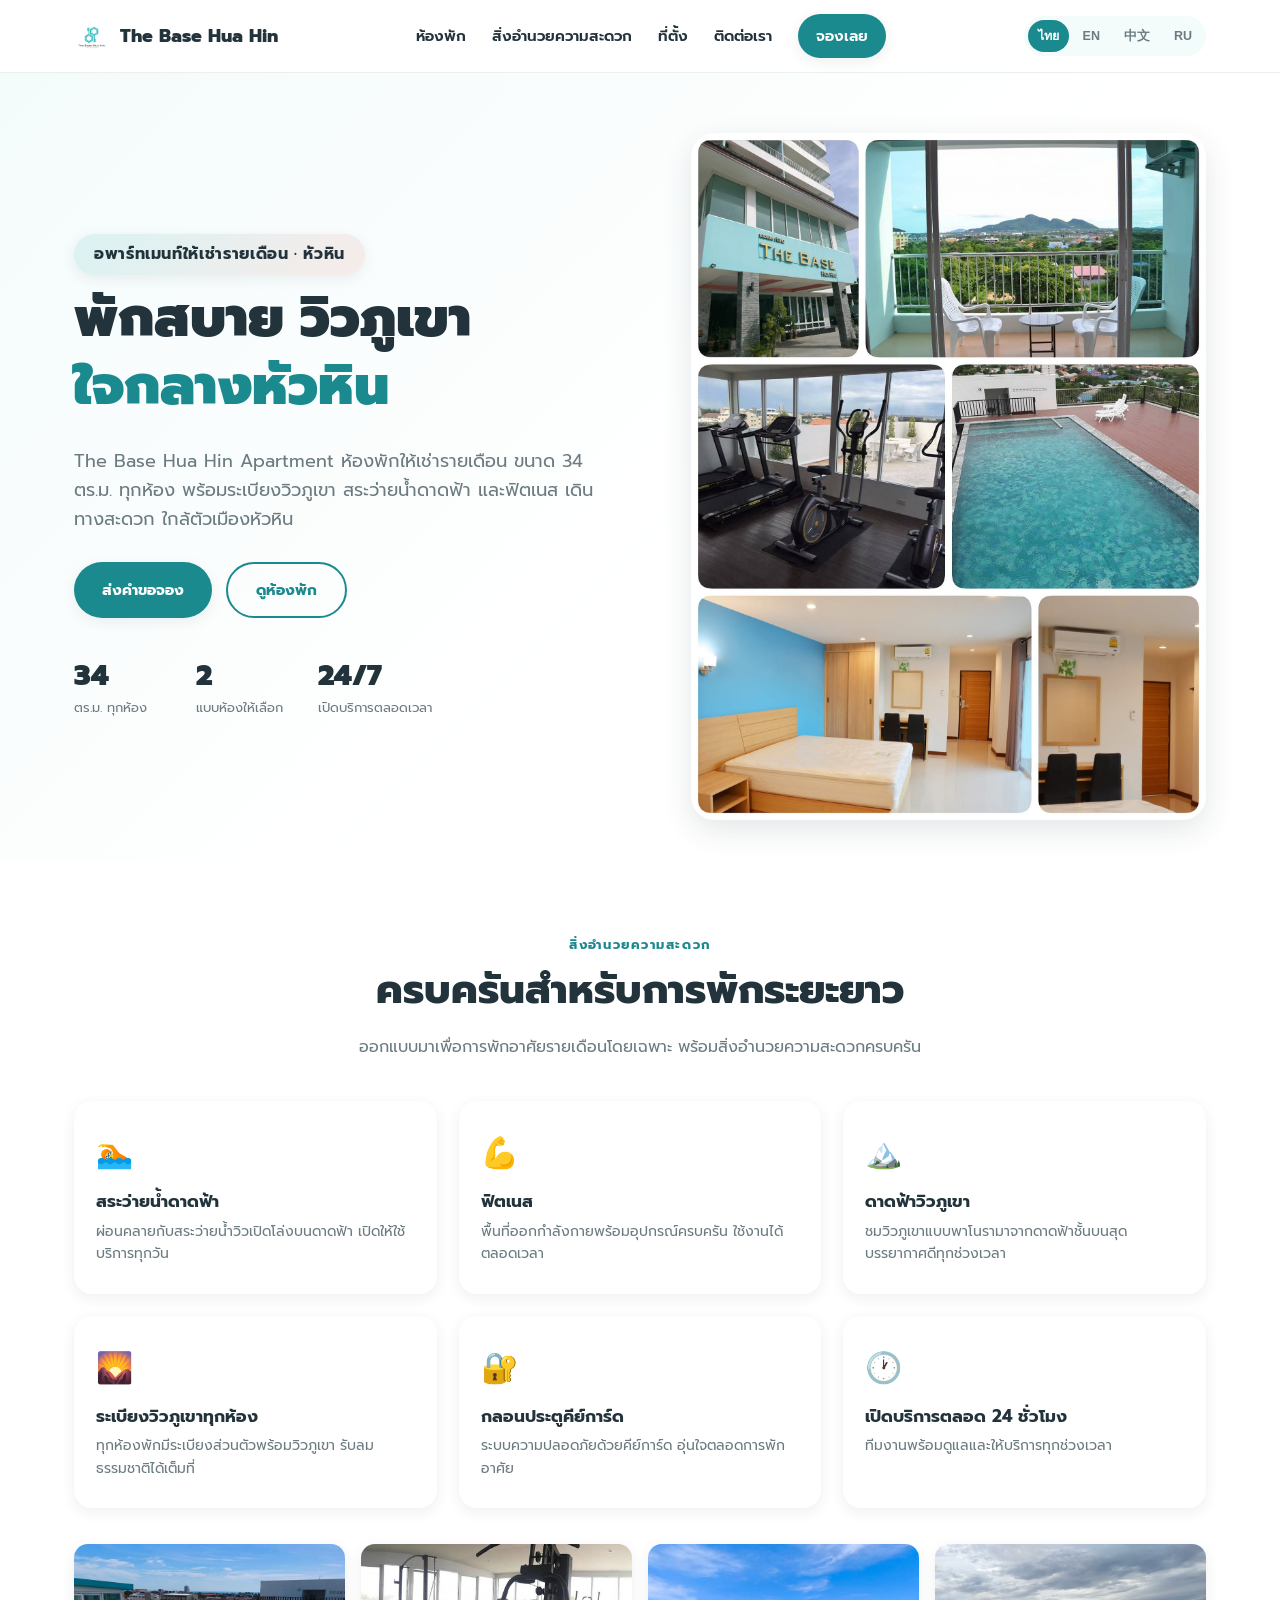
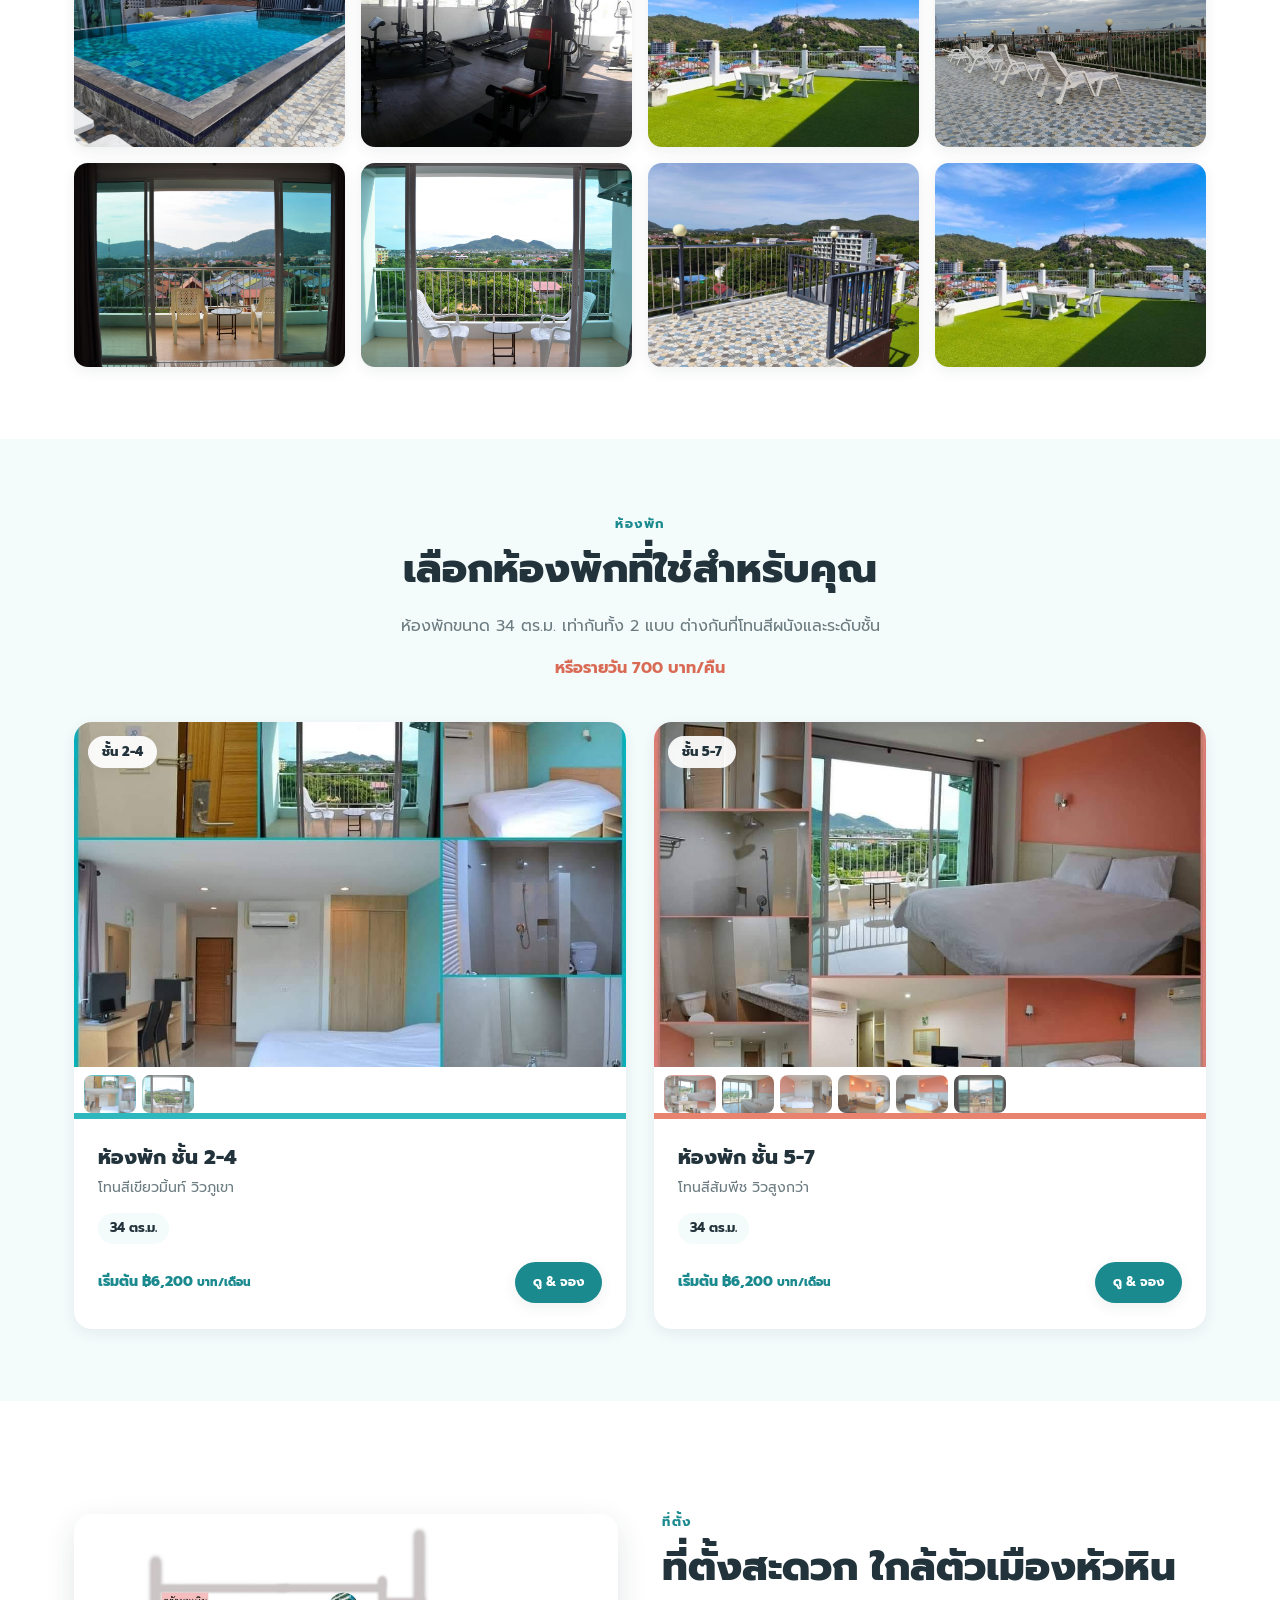
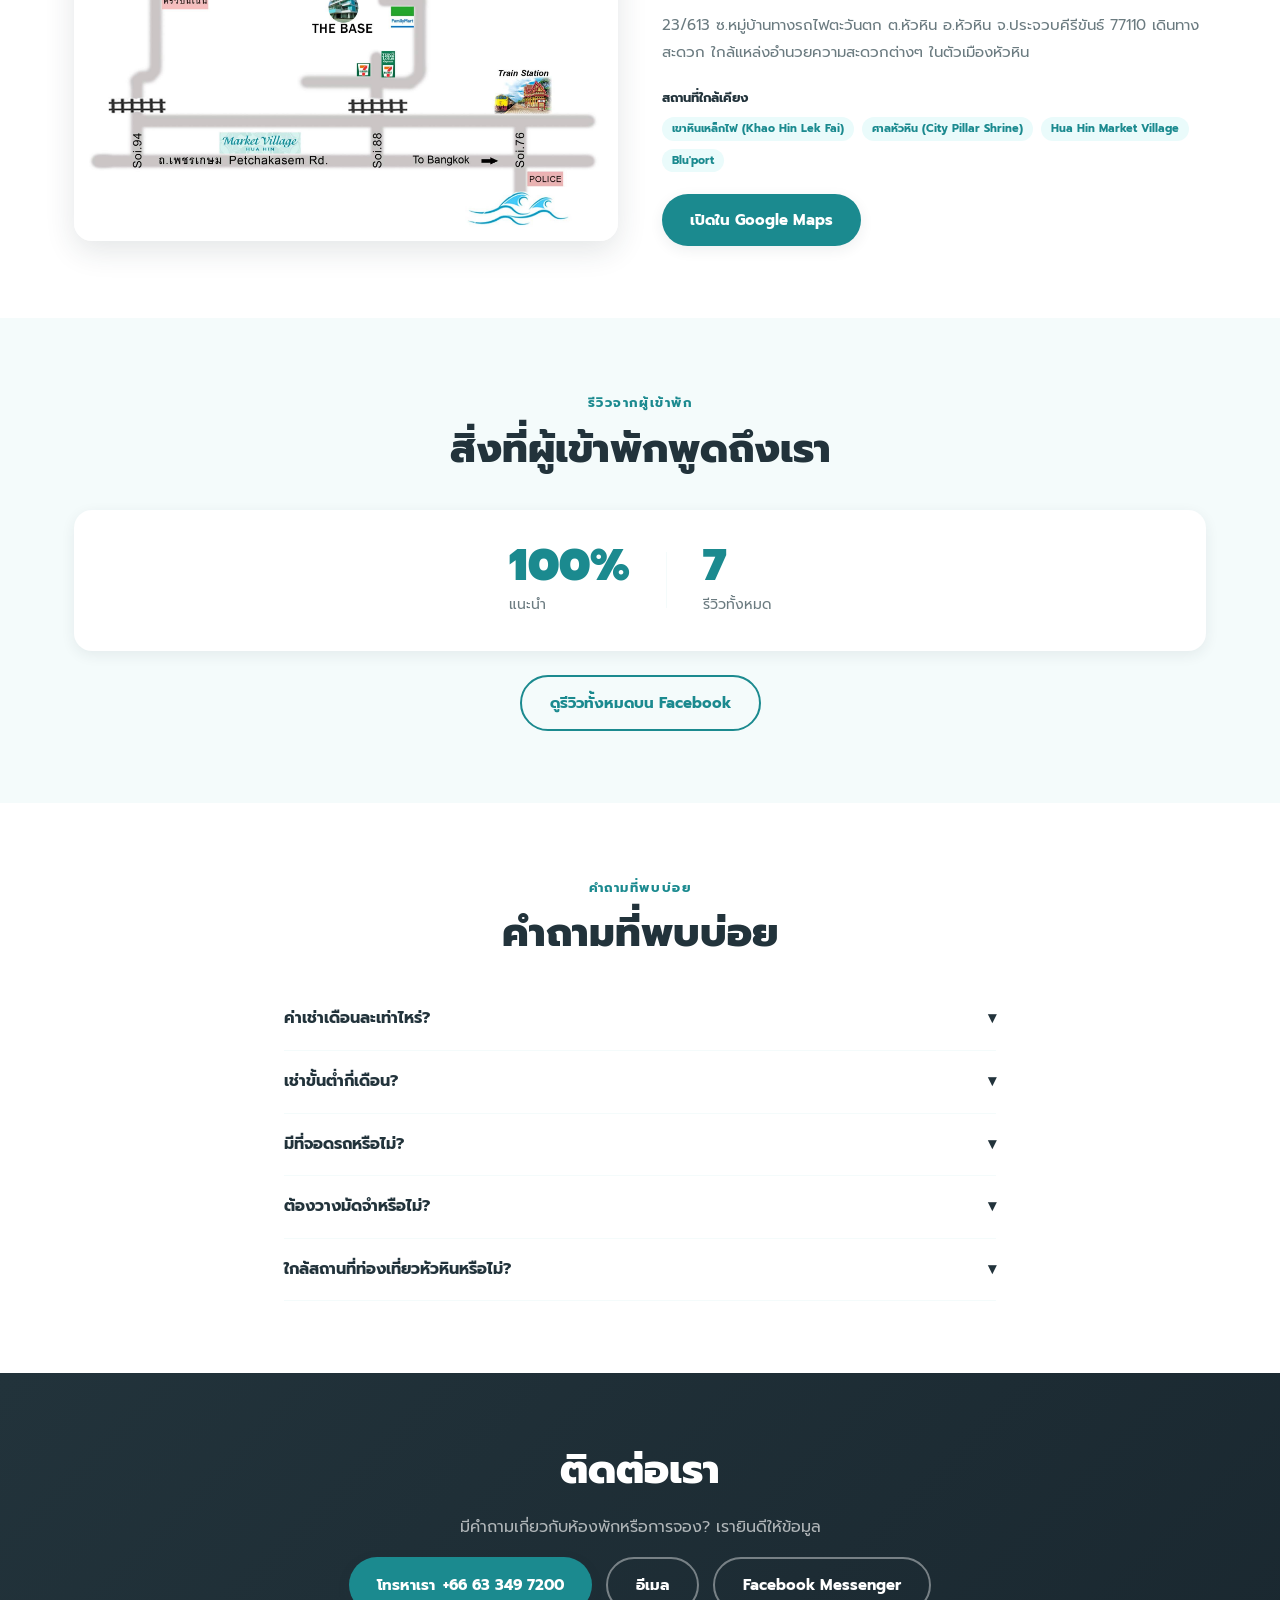
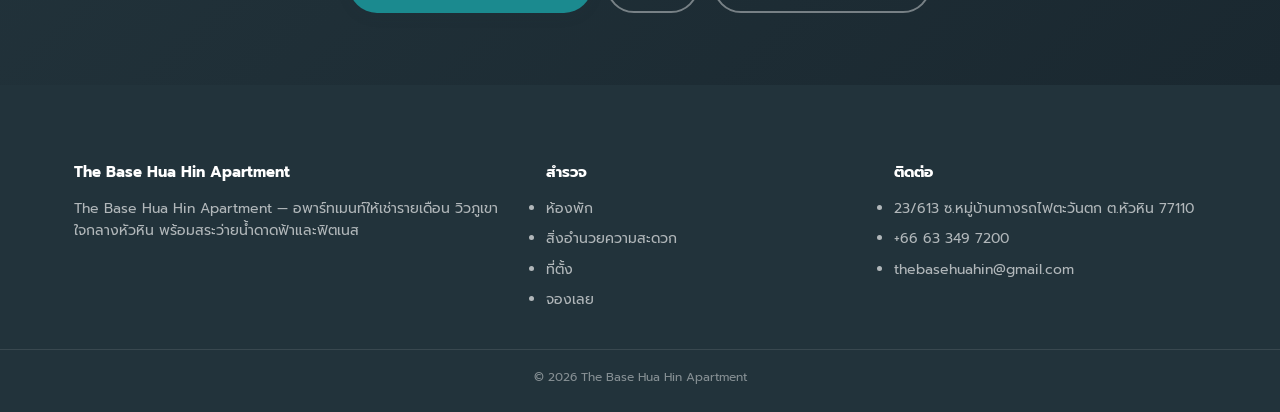
==== index.html @ 900fd4fb "Add real pricing, FAQ facts, and unused gallery photos Set monthly rent (6,200 THB, 3-month minimum," ====
<!DOCTYPE html>
<html lang="th">
<head>
<meta charset="UTF-8">
<meta name="viewport" content="width=device-width, initial-scale=1.0">
<title>The Base Hua Hin Apartment | อพาร์ทเมนท์ให้เช่ารายเดือน หัวหิน วิวภูเขา</title>
<meta name="description" content="The Base Hua Hin Apartment อพาร์ทเมนท์ให้เช่ารายเดือน ใจกลางหัวหิน ห้องพัก 34 ตร.ม. วิวภูเขาทุกห้อง สระว่ายน้ำดาดฟ้า ฟิตเนส เดินทางสะดวก">
<link rel="canonical" href="https://thebasehuahin.com/">

<meta property="og:type" content="website">
<meta property="og:title" content="The Base Hua Hin Apartment | อพาร์ทเมนท์ให้เช่ารายเดือน หัวหิน">
<meta property="og:description" content="ห้องพักรายเดือน 34 ตร.ม. วิวภูเขาทุกห้อง สระว่ายน้ำดาดฟ้า ฟิตเนส ใจกลางหัวหิน">
<meta property="og:image" content="https://thebasehuahin.com/Images/thebase.jpg">
<meta property="og:url" content="https://thebasehuahin.com/">
<meta name="twitter:card" content="summary_large_image">

<link rel="icon" href="/favicon.png" type="image/png">
<link rel="stylesheet" href="css/style.css">

<script type="application/ld+json">
{
  "@context": "https://schema.org",
  "@type": "ApartmentComplex",
  "name": "The Base Hua Hin Apartment",
  "image": "https://thebasehuahin.com/Images/thebase.jpg",
  "telephone": "+66633497200",
  "email": "thebasehuahin@gmail.com",
  "address": {
    "@type": "PostalAddress",
    "streetAddress": "23/613 ซ.หมู่บ้านทางรถไฟตะวันตก",
    "addressLocality": "หัวหิน",
    "addressRegion": "ประจวบคีรีขันธ์",
    "postalCode": "77110",
    "addressCountry": "TH"
  },
  "priceRange": "฿฿฿฿",
  "sameAs": ["https://www.facebook.com/p/The-Base-Hua-Hin-Apartment-100047218616189/"]
}
</script>
</head>
<body>

<header class="site-header">
  <div class="header-inner">
    <a class="brand" href="/">
      <img src="Images/thebase_logo.jpg" alt="The Base Hua Hin Apartment logo">
      <span>The Base Hua Hin</span>
    </a>
    <nav class="main-nav">
      <a href="#rooms" data-i18n="nav_rooms">ห้องพัก</a>
      <a href="#amenities" data-i18n="nav_amenities">สิ่งอำนวยความสะดวก</a>
      <a href="#location" data-i18n="nav_location">ที่ตั้ง</a>
      <a href="#contact" data-i18n="nav_contact">ติดต่อเรา</a>
      <a class="btn btn-primary btn-sm" href="reserve.html" data-i18n="nav_reserve">จองเลย</a>
    </nav>
    <div class="lang-switch"></div>
  </div>
</header>

<section class="hero">
  <div class="container hero-inner">
    <div class="hero-copy">
      <span class="eyebrow eyebrow-badge" data-i18n="hero_badge">อพาร์ทเมนท์ให้เช่ารายเดือน · หัวหิน</span>
      <h1><span data-i18n="hero_title_pre">พักสบาย วิวภูเขา</span><br><em data-i18n="hero_title_em">ใจกลางหัวหิน</em></h1>
      <p class="lead" data-i18n="hero_lead">The Base Hua Hin Apartment ห้องพักให้เช่ารายเดือน ขนาด 34 ตร.ม. ทุกห้อง พร้อมระเบียงวิวภูเขา สระว่ายน้ำดาดฟ้า และฟิตเนส เดินทางสะดวก ใกล้ตัวเมืองหัวหิน</p>
      <div class="hero-cta">
        <a class="btn btn-primary" href="reserve.html" data-i18n="hero_cta_reserve">ส่งคำขอจอง</a>
        <a class="btn btn-outline" href="#rooms" data-i18n="hero_cta_rooms">ดูห้องพัก</a>
      </div>
      <div class="stat-row">
        <div class="stat"><div class="num">34</div><div class="label" data-i18n="stat_sqm">ตร.ม. ทุกห้อง</div></div>
        <div class="stat"><div class="num">2</div><div class="label" data-i18n="stat_roomtypes">แบบห้องให้เลือก</div></div>
        <div class="stat"><div class="num">24/7</div><div class="label" data-i18n="stat_open">เปิดบริการตลอดเวลา</div></div>
      </div>
    </div>
    <div class="hero-img-wrap">
      <img src="Images/thebase.jpg" alt="The Base Hua Hin Apartment building">
    </div>
  </div>
</section>

<section id="amenities">
  <div class="container">
    <div class="center" style="max-width:640px;">
      <span class="eyebrow" data-i18n="amenities_eyebrow">สิ่งอำนวยความสะดวก</span>
      <h2 class="section-title" data-i18n="amenities_title">ครบครันสำหรับการพักระยะยาว</h2>
      <p class="section-sub center" data-i18n="amenities_sub">ออกแบบมาเพื่อการพักอาศัยรายเดือนโดยเฉพาะ พร้อมสิ่งอำนวยความสะดวกครบครัน</p>
    </div>
    <div class="features-grid">
      <div class="feature-card"><div class="icon">🏊</div><h4 data-i18n="amen1_h">สระว่ายน้ำดาดฟ้า</h4><p data-i18n="amen1_p">ผ่อนคลายกับสระว่ายน้ำวิวเปิดโล่งบนดาดฟ้า เปิดให้ใช้บริการทุกวัน</p></div>
      <div class="feature-card"><div class="icon">💪</div><h4 data-i18n="amen2_h">ฟิตเนส</h4><p data-i18n="amen2_p">พื้นที่ออกกำลังกายพร้อมอุปกรณ์ครบครัน ใช้งานได้ตลอดเวลา</p></div>
      <div class="feature-card"><div class="icon">🏔️</div><h4 data-i18n="amen3_h">ดาดฟ้าวิวภูเขา</h4><p data-i18n="amen3_p">ชมวิวภูเขาแบบพาโนรามาจากดาดฟ้าชั้นบนสุด บรรยากาศดีทุกช่วงเวลา</p></div>
      <div class="feature-card"><div class="icon">🌄</div><h4 data-i18n="amen4_h">ระเบียงวิวภูเขาทุกห้อง</h4><p data-i18n="amen4_p">ทุกห้องพักมีระเบียงส่วนตัวพร้อมวิวภูเขา รับลมธรรมชาติได้เต็มที่</p></div>
      <div class="feature-card"><div class="icon">🔐</div><h4 data-i18n="amen5_h">กลอนประตูคีย์การ์ด</h4><p data-i18n="amen5_p">ระบบความปลอดภัยด้วยคีย์การ์ด อุ่นใจตลอดการพักอาศัย</p></div>
      <div class="feature-card"><div class="icon">🕐</div><h4 data-i18n="amen6_h">เปิดบริการตลอด 24 ชั่วโมง</h4><p data-i18n="amen6_p">ทีมงานพร้อมดูแลและให้บริการทุกช่วงเวลา</p></div>
    </div>
    <div class="gallery-strip">
      <img src="Images/swimmingpool.jpg" alt="Rooftop pool">
      <img src="Images/fitness.jpg" alt="Fitness area">
      <img src="Images/วิวดาดฟ้า.jpg" alt="Rooftop deck mountain view">
      <img src="Images/เก้าอี้ดาดฟ้า.jpg" alt="Rooftop lounge chairs">
      <img src="Images/วิวห้องพัก.jpg" alt="Room balcony mountain view">
      <img src="Images/วิวห้องพัก1.jpg" alt="Room balcony mountain view 2">
      <img src="Images/ดาดฟ้า.jpg" alt="Rooftop deck">
      <img src="Images/view.jpg" alt="Mountain view">
    </div>
  </div>
</section>

<section id="rooms" style="background:var(--bg-2);">
  <div class="container">
    <div class="center" style="max-width:640px;">
      <span class="eyebrow" data-i18n="rooms_eyebrow">ห้องพัก</span>
      <h2 class="section-title" data-i18n="rooms_title">เลือกห้องพักที่ใช่สำหรับคุณ</h2>
      <p class="section-sub center" data-i18n="rooms_sub">ห้องพักขนาด 34 ตร.ม. เท่ากันทั้ง 2 แบบ ต่างกันที่โทนสีผนังและระดับชั้น</p>
      <p class="section-sub center" style="margin-top:6px;font-weight:700;color:var(--coral-dark);" data-i18n="price_daily_note">หรือรายวัน 700 บาท/คืน</p>
    </div>
    <div class="room-grid" id="room-grid"></div>
  </div>
</section>

<section id="location">
  <div class="container">
    <div class="location-grid">
      <img src="Images/map.jpg" alt="แผนที่ The Base Hua Hin Apartment">
      <div class="location-info">
        <span class="eyebrow" data-i18n="location_eyebrow">ที่ตั้ง</span>
        <h2 class="section-title" data-i18n="location_title">ที่ตั้งสะดวก ใกล้ตัวเมืองหัวหิน</h2>
        <p data-i18n="location_p">23/613 ซ.หมู่บ้านทางรถไฟตะวันตก ต.หัวหิน อ.หัวหิน จ.ประจวบคีรีขันธ์ 77110 เดินทางสะดวก ใกล้แหล่งอำนวยความสะดวกต่างๆ ในตัวเมืองหัวหิน</p>
        <div style="margin-bottom:22px;">
          <div style="font-size:13px;font-weight:700;color:var(--ink);margin-bottom:8px;" data-i18n="location_nearby_label">สถานที่ใกล้เคียง</div>
          <div style="display:flex;flex-wrap:wrap;gap:8px;">
            <span class="pill">เขาหินเหล็กไฟ (Khao Hin Lek Fai)</span>
            <span class="pill">ศาลหัวหิน (City Pillar Shrine)</span>
            <span class="pill">Hua Hin Market Village</span>
            <span class="pill">Blu'port</span>
          </div>
        </div>
        <a class="btn btn-primary" target="_blank" rel="noopener" href="https://www.google.com/maps/search/?api=1&query=The+Base+Hua+Hin+Apartment" data-i18n="location_btn_map">เปิดใน Google Maps</a>
      </div>
    </div>
  </div>
</section>

<section id="reviews" style="background:var(--bg-2);">
  <div class="container">
    <div class="center" style="max-width:640px;">
      <span class="eyebrow" data-i18n="review_eyebrow">รีวิวจากผู้เข้าพัก</span>
      <h2 class="section-title" data-i18n="review_title">สิ่งที่ผู้เข้าพักพูดถึงเรา</h2>
    </div>
    <div class="review-stat">
      <div>
        <div class="big-num">100%</div>
        <div class="big-label" data-i18n="review_percent_label">แนะนำ</div>
      </div>
      <div class="divider"></div>
      <div>
        <div class="big-num">7</div>
        <div class="big-label" data-i18n="review_count_label">รีวิวทั้งหมด</div>
      </div>
    </div>
    <div class="center" style="margin-top:24px;">
      <a class="btn btn-outline" target="_blank" rel="noopener" href="https://www.facebook.com/p/The-Base-Hua-Hin-Apartment-100047218616189/reviews" data-i18n="review_cta">ดูรีวิวทั้งหมดบน Facebook</a>
    </div>
  </div>
</section>

<section id="faq">
  <div class="container" style="max-width:760px;">
    <div class="center">
      <span class="eyebrow" data-i18n="faq_eyebrow">คำถามที่พบบ่อย</span>
      <h2 class="section-title" data-i18n="faq_title">คำถามที่พบบ่อย</h2>
    </div>
    <div class="faq-list" style="margin-top:30px;">
      <div class="faq-item" onclick="this.classList.toggle('open')">
        <div class="faq-q"><span data-i18n="faq1_q">ค่าเช่าเดือนละเท่าไหร่?</span><span class="chev">▾</span></div>
        <div class="faq-a" data-i18n="faq1_a">อัตราค่าเช่าขึ้นอยู่กับแบบห้องและระยะเวลาเช่า กรุณาติดต่อสอบถามเจ้าหน้าที่โดยตรงผ่านฟอร์มจองหรือช่องทางติดต่อด้านล่าง</div>
      </div>
      <div class="faq-item" onclick="this.classList.toggle('open')">
        <div class="faq-q"><span data-i18n="faq2_q">เช่าขั้นต่ำกี่เดือน?</span><span class="chev">▾</span></div>
        <div class="faq-a" data-i18n="faq2_a">เรารับเช่ารายเดือน ตั้งแต่ 1 เดือนขึ้นไป ยิ่งเช่าระยะยาวยิ่งมีส่วนลดพิเศษ กรุณาระบุระยะเวลาที่ต้องการในฟอร์มจอง</div>
      </div>
      <div class="faq-item" onclick="this.classList.toggle('open')">
        <div class="faq-q"><span data-i18n="faq3_q">มีที่จอดรถหรือไม่?</span><span class="chev">▾</span></div>
        <div class="faq-a" data-i18n="faq3_a">มีพื้นที่จอดรถสำหรับผู้เข้าพัก กรุณาสอบถามรายละเอียดเพิ่มเติมกับเจ้าหน้าที่</div>
      </div>
      <div class="faq-item" onclick="this.classList.toggle('open')">
        <div class="faq-q"><span data-i18n="faq4_q">ต้องวางมัดจำหรือไม่?</span><span class="chev">▾</span></div>
        <div class="faq-a" data-i18n="faq4_a">โดยทั่วไปมีการวางมัดจำตามมาตรฐานการเช่ารายเดือน เจ้าหน้าที่จะแจ้งรายละเอียดหลังได้รับคำขอจองของคุณ</div>
      </div>
      <div class="faq-item" onclick="this.classList.toggle('open')">
        <div class="faq-q"><span data-i18n="faq5_q">ใกล้สถานที่ท่องเที่ยวหัวหินหรือไม่?</span><span class="chev">▾</span></div>
        <div class="faq-a" data-i18n="faq5_a">ที่พักตั้งอยู่ใกล้ตัวเมืองหัวหิน เดินทางสะดวกไปยังชายหาด ตลาด และแหล่งท่องเที่ยวสำคัญต่างๆ</div>
      </div>
    </div>
  </div>
</section>

<section id="contact" class="contact-section">
  <div class="container center" style="max-width:640px;">
    <h2 class="section-title" data-i18n="contact_title">ติดต่อเรา</h2>
    <p class="section-sub center" data-i18n="contact_sub">มีคำถามเกี่ยวกับห้องพักหรือการจอง? เรายินดีให้ข้อมูล</p>
    <div class="contact-grid">
      <a class="btn btn-primary" href="tel:+66633497200"><span data-i18n="contact_call">โทรหาเรา</span> +66 63 349 7200</a>
      <a class="btn btn-outline" style="color:#fff;border-color:rgba(255,255,255,.4);" href="mailto:thebasehuahin@gmail.com"><span data-i18n="contact_email">อีเมล</span></a>
      <a class="btn btn-outline" style="color:#fff;border-color:rgba(255,255,255,.4);" target="_blank" rel="noopener" href="https://www.facebook.com/p/The-Base-Hua-Hin-Apartment-100047218616189/" data-i18n="contact_fb">Facebook Messenger</a>
    </div>
  </div>
</section>

<footer class="site-footer">
  <div class="container footer-grid">
    <div>
      <h5>The Base Hua Hin Apartment</h5>
      <p data-i18n="footer_about">The Base Hua Hin Apartment — อพาร์ทเมนท์ให้เช่ารายเดือน วิวภูเขา ใจกลางหัวหิน พร้อมสระว่ายน้ำดาดฟ้าและฟิตเนส</p>
    </div>
    <div>
      <h5 data-i18n="footer_explore">สำรวจ</h5>
      <ul class="foot-links">
        <li><a href="#rooms" data-i18n="nav_rooms">ห้องพัก</a></li>
        <li><a href="#amenities" data-i18n="nav_amenities">สิ่งอำนวยความสะดวก</a></li>
        <li><a href="#location" data-i18n="nav_location">ที่ตั้ง</a></li>
        <li><a href="reserve.html" data-i18n="nav_reserve">จองเลย</a></li>
      </ul>
    </div>
    <div>
      <h5 data-i18n="footer_contact_h">ติดต่อ</h5>
      <ul class="foot-links">
        <li>23/613 ซ.หมู่บ้านทางรถไฟตะวันตก ต.หัวหิน 77110</li>
        <li><a href="tel:+66633497200">+66 63 349 7200</a></li>
        <li><a href="mailto:thebasehuahin@gmail.com">thebasehuahin@gmail.com</a></li>
      </ul>
    </div>
  </div>
  <div class="foot-bottom" data-i18n="footer_rights">© 2026 The Base Hua Hin Apartment</div>
</footer>

<script src="js/rooms.js"></script>
<script src="js/i18n.js"></script>
<script>
function priceHTML(r){
  if(!r.price) return `<span class="price-pill contact">${t("price_contact")}</span>`;
  return `<span class="price-pill">${t("price_from")} ฿${r.price.toLocaleString()} <small>${t("price_month_unit")}</small></span>`;
}

function renderRooms(){
  const grid = document.getElementById("room-grid");
  if(!grid) return;
  grid.innerHTML = ROOMS.map(r => `
    <div class="room-card accent-${r.accent}">
      <div class="thumb">
        <img src="${r.images[0]}" alt="${r.name[currentLang] || r.name.th}">
        <span class="floor-badge">${t("room_floor_label")} ${r.floors}</span>
      </div>
      ${r.images.length > 1 ? `
      <div class="thumb-strip">
        ${r.images.map(img => `<img src="${img}" onclick="this.closest('.room-card').querySelector('.thumb img').src='${img}'" alt="">`).join("")}
      </div>` : ""}
      <div class="accent-bar"></div>
      <div class="rc-body">
        <div class="rc-name">${r.name[currentLang] || r.name.th}</div>
        <div class="rc-tag">${r.tag[currentLang] || r.tag.th}</div>
        <div class="rc-meta"><span>${r.sqm} ${t("room_sqm_label")}</span></div>
        <div class="rc-bottom">
          ${priceHTML(r)}
          <a class="btn btn-primary btn-sm" href="reserve.html?room=${r.id}">${t("room_view_btn")}</a>
        </div>
      </div>
    </div>
  `).join("");
}
renderRooms();
</script>
</body>
</html>
---- css/style.css ----
/* ===== The Base Hua Hin Apartment ===== */
@import url('https://fonts.googleapis.com/css2?family=Prompt:wght@300;400;500;600;700;800;900&family=Inter:wght@300;400;500;600;700;800;900&display=swap');

:root{
  --teal:#2eb8bd;
  --teal-dark:#1b8a8f;
  --teal-light:#eafbfb;
  --coral:#e8836f;
  --coral-dark:#d96a54;
  --coral-light:#fdf1ee;
  --ink:#22333b;
  --muted:#6b7b80;
  --bg:#ffffff;
  --bg-2:#f4fbfb;
  --white:#ffffff;
  --radius:18px;
  --shadow:0 10px 30px rgba(34,51,59,.12);
  --shadow-sm:0 4px 14px rgba(34,51,59,.08);
}

*{box-sizing:border-box;}
html{scroll-behavior:smooth;}
body{
  margin:0;
  font-family:"Prompt","Inter","Noto Sans SC","Noto Sans",-apple-system,BlinkMacSystemFont,"Segoe UI",Roboto,sans-serif;
  color:var(--ink);
  background:var(--bg);
  line-height:1.6;
}
img{max-width:100%;display:block;}
a{text-decoration:none;color:inherit;}
ul{margin:0;padding:0;}
.container{max-width:1180px;margin:0 auto;padding:0 24px;}
section{padding:72px 0;}
h1,h2,h3,h4{margin:0 0 .5em;line-height:1.25;}
.eyebrow{
  display:inline-block;
  font-size:13px;
  letter-spacing:.12em;
  text-transform:uppercase;
  color:var(--teal-dark);
  font-weight:700;
  margin-bottom:10px;
}
.section-title{font-size:clamp(26px,3.6vw,40px);font-weight:800;color:var(--ink);}
.eyebrow-badge{
  font-size:16px;
  letter-spacing:.04em;
  text-transform:none;
  background:linear-gradient(135deg,rgba(46,184,189,0.14),rgba(232,131,111,0.14));
  color:var(--ink);
  padding:8px 20px;
  border-radius:999px;
  box-shadow:var(--shadow-sm);
}
.section-sub{color:var(--muted);max-width:680px;font-size:16px;}
.center{text-align:center;margin-left:auto;margin-right:auto;}

/* ===== Header ===== */
header.site-header{
  position:sticky;top:0;z-index:100;
  background:rgba(255,255,255,0.92);
  backdrop-filter:blur(10px);
  border-bottom:1px solid rgba(34,51,59,0.08);
}
.header-inner{
  display:flex;align-items:center;justify-content:space-between;
  padding:14px 24px;max-width:1180px;margin:0 auto;
}
.brand{display:flex;align-items:center;gap:10px;font-weight:800;font-size:18px;color:var(--ink);}
.brand img{width:36px;height:36px;border-radius:50%;object-fit:cover;background:#fff;}
nav.main-nav{display:flex;align-items:center;gap:26px;}
nav.main-nav a{font-weight:600;font-size:15px;color:var(--ink);}
nav.main-nav a:hover{color:var(--teal-dark);}
nav.main-nav a.btn-primary{color:#fff;}
nav.main-nav a.btn-primary:hover{color:#fff;}
.lang-switch{display:flex;gap:4px;background:var(--bg-2);border-radius:999px;padding:4px;flex-wrap:wrap;}
.lang-switch button{
  border:none;background:transparent;padding:6px 10px;border-radius:999px;
  font-size:12.5px;font-weight:700;cursor:pointer;color:var(--muted);
}
.lang-switch button.active{background:var(--teal-dark);color:#fff;}
.nav-toggle{display:none;background:none;border:none;font-size:24px;cursor:pointer;color:var(--ink);}

/* ===== Buttons ===== */
.btn{
  display:inline-flex;align-items:center;gap:8px;justify-content:center;
  padding:14px 28px;border-radius:999px;font-weight:700;font-size:15px;
  cursor:pointer;border:none;transition:transform .15s ease,box-shadow .15s ease;
}
.btn:hover{transform:translateY(-2px);}
.btn-primary{background:var(--teal-dark);color:#fff;box-shadow:var(--shadow-sm);}
.btn-primary:hover{box-shadow:var(--shadow);}
.btn-outline{background:transparent;border:2px solid var(--teal-dark);color:var(--teal-dark);}
.btn-coral{background:var(--coral);color:#fff;}
.btn-line{background:#06c755;color:#fff;}
.btn-sm{padding:10px 18px;font-size:13px;}

/* ===== Hero ===== */
.hero{
  position:relative;overflow:hidden;
  background:linear-gradient(135deg,var(--bg-2) 0%, var(--bg) 55%);
  padding:60px 0 40px;
}
.hero-inner{display:grid;grid-template-columns:1.05fr .95fr;gap:48px;align-items:center;}
.hero-badges{display:flex;flex-wrap:wrap;gap:10px;margin-bottom:18px;}
.badge-award{
  display:inline-flex;align-items:center;gap:8px;background:#fff;border-radius:999px;
  padding:8px 16px;font-size:13px;font-weight:700;box-shadow:var(--shadow-sm);color:var(--ink);
}
.hero h1{font-size:clamp(34px,5vw,54px);font-weight:900;color:var(--ink);}
.hero h1 em{font-style:normal;color:var(--teal-dark);}
.hero p.lead{font-size:18px;color:var(--muted);max-width:520px;margin-bottom:28px;}
.hero-cta{display:flex;gap:14px;flex-wrap:wrap;margin-bottom:36px;}
.stat-row{display:flex;gap:32px;flex-wrap:wrap;}
.stat-row .stat{min-width:90px;}
.stat .num{font-size:28px;font-weight:900;color:var(--ink);}
.stat .label{font-size:13px;color:var(--muted);}
.hero-img-wrap{position:relative;}
.hero-img-wrap img{border-radius:24px;box-shadow:var(--shadow);}

/* ===== Info strip ===== */
.info-strip{
  background:var(--ink);color:#fff;padding:14px 0;
  font-size:14px;font-weight:600;text-align:center;
}
.info-strip span{color:var(--coral);}

/* ===== Amenities / Features ===== */
.features-grid{display:grid;grid-template-columns:repeat(3,1fr);gap:22px;margin-top:40px;}
.feature-card{background:#fff;border-radius:var(--radius);padding:28px 22px;box-shadow:var(--shadow-sm);}
.feature-card .icon{font-size:30px;margin-bottom:14px;}
.feature-card h4{font-size:17px;color:var(--ink);}
.feature-card p{font-size:14px;color:var(--muted);margin:0;}

/* ===== Gallery strip ===== */
.gallery-strip{display:grid;grid-template-columns:repeat(4,1fr);gap:16px;margin-top:36px;}
.gallery-strip img{border-radius:14px;aspect-ratio:4/3;object-fit:cover;box-shadow:var(--shadow-sm);}

/* ===== Room cards ===== */
.room-grid{display:grid;grid-template-columns:repeat(2,1fr);gap:28px;margin-top:40px;}
.room-card{background:#fff;border-radius:var(--radius);overflow:hidden;box-shadow:var(--shadow-sm);transition:transform .2s ease,box-shadow .2s ease;}
.room-card:hover{transform:translateY(-6px);box-shadow:var(--shadow);}
.room-card .thumb{aspect-ratio:16/10;overflow:hidden;position:relative;}
.room-card .thumb img{width:100%;height:100%;object-fit:cover;}
.room-card .floor-badge{
  position:absolute;top:14px;left:14px;background:rgba(255,255,255,.92);
  border-radius:999px;padding:6px 14px;font-size:13px;font-weight:800;color:var(--ink);
  box-shadow:var(--shadow-sm);
}
.room-card .thumb-strip{display:flex;gap:6px;padding:8px 10px 0;background:#fff;}
.room-card .thumb-strip img{width:52px;height:38px;object-fit:cover;border-radius:8px;cursor:pointer;opacity:.7;transition:opacity .15s ease;}
.room-card .thumb-strip img:hover{opacity:1;}
.room-card .accent-bar{height:6px;width:100%;}
.room-card.accent-teal .accent-bar{background:var(--teal);}
.room-card.accent-coral .accent-bar{background:var(--coral);}
.room-card .rc-body{padding:22px 24px 26px;}
.room-card .rc-name{font-size:20px;font-weight:800;color:var(--ink);margin-bottom:4px;}
.room-card .rc-tag{font-size:14px;color:var(--muted);margin-bottom:14px;}
.room-card .rc-meta{display:flex;gap:10px;flex-wrap:wrap;margin-bottom:18px;}
.room-card .rc-meta span{background:var(--bg-2);border-radius:999px;padding:5px 12px;font-size:13px;font-weight:700;color:var(--ink);}
.room-card .rc-bottom{display:flex;align-items:center;justify-content:space-between;gap:12px;}
.price-pill{font-weight:800;font-size:14px;color:var(--teal-dark);}
.price-pill.contact{font-size:13px;color:var(--muted);font-weight:700;}
.pill{display:inline-block;font-size:11px;font-weight:700;padding:3px 10px;border-radius:999px;background:var(--teal-light);color:var(--teal-dark);}

/* ===== Location ===== */
.location-grid{display:grid;grid-template-columns:1fr 1fr;gap:44px;align-items:center;margin-top:36px;}
.location-grid img{border-radius:var(--radius);box-shadow:var(--shadow);}
.location-info p{color:var(--muted);font-size:15px;margin-bottom:22px;line-height:1.8;}
.location-info .addr{font-weight:700;color:var(--ink);}

/* ===== Reviews ===== */
.review-stat{
  display:flex;align-items:center;justify-content:center;gap:36px;flex-wrap:wrap;
  background:#fff;border-radius:var(--radius);box-shadow:var(--shadow-sm);padding:34px;margin-top:36px;
}
.review-stat .big-num{font-size:44px;font-weight:900;color:var(--teal-dark);line-height:1;}
.review-stat .big-label{font-size:14px;color:var(--muted);margin-top:6px;}
.review-stat .divider{width:1px;height:56px;background:var(--bg-2);}

/* ===== Contact ===== */
.contact-section{background:linear-gradient(135deg,var(--ink),#1a2830);color:#fff;}
.contact-section .section-title{color:#fff;}
.contact-section .section-sub{color:rgba(255,255,255,.65);}
.contact-grid{display:flex;gap:14px;justify-content:center;flex-wrap:wrap;margin-top:8px;}

/* ===== FAQ ===== */
.faq-item{border-bottom:1px solid var(--bg-2);padding:18px 0;}
.faq-q{font-weight:700;font-size:16px;color:var(--ink);cursor:pointer;display:flex;justify-content:space-between;align-items:center;}
.faq-a{color:var(--muted);font-size:15px;margin-top:10px;display:none;}
.faq-item.open .faq-a{display:block;}
.faq-item.open .chev{transform:rotate(180deg);}
.chev{transition:transform .2s ease;}

/* ===== Footer ===== */
footer.site-footer{background:var(--ink);color:rgba(255,255,255,.65);padding:50px 0 24px;font-size:14px;}
.footer-grid{display:grid;grid-template-columns:1.4fr 1fr 1fr;gap:36px;}
footer h5{color:#fff;font-size:15px;margin-bottom:14px;}
footer a{color:rgba(255,255,255,.65);}
footer a:hover{color:#fff;}
footer .foot-links li{margin-bottom:8px;}
.foot-bottom{border-top:1px solid rgba(255,255,255,0.1);margin-top:30px;padding-top:18px;font-size:12px;text-align:center;color:rgba(255,255,255,.45);}

/* ===== Breadcrumb ===== */
.breadcrumb{font-size:13px;color:var(--muted);margin-bottom:18px;}
.breadcrumb a{color:var(--teal-dark);font-weight:600;}

/* ===== Reservation page ===== */
.reserve-layout{max-width:640px;margin:36px auto 0;}
.room-choice{display:grid;grid-template-columns:repeat(2,1fr);gap:14px;margin-bottom:22px;}
.room-choice label{
  border:2px solid var(--bg-2);border-radius:14px;padding:16px;cursor:pointer;
  display:flex;flex-direction:column;gap:4px;transition:border-color .15s ease;
}
.room-choice input{display:none;}
.room-choice label.active{border-color:var(--teal);background:var(--teal-light);}
.room-choice .rc-title{font-weight:800;font-size:14.5px;color:var(--ink);}
.room-choice .rc-sub{font-size:12.5px;color:var(--muted);}

.reserve-form{background:#fff;border-radius:var(--radius);box-shadow:var(--shadow-sm);padding:30px;}
.reserve-form .field{margin-bottom:16px;}
.reserve-form label{display:block;font-size:13px;font-weight:700;color:var(--ink);margin-bottom:6px;}
.reserve-form input,.reserve-form select,.reserve-form textarea{
  width:100%;border:2px solid var(--bg-2);border-radius:10px;padding:10px 14px;
  font-size:14px;font-family:inherit;color:var(--ink);background:var(--bg-2);resize:vertical;
}
.reserve-form input:focus,.reserve-form select:focus,.reserve-form textarea:focus{outline:none;border-color:var(--teal);}
.reserve-hint{font-size:12px;color:var(--muted);margin:4px 0 0;line-height:1.6;}
.reserve-note-box{background:var(--coral-light);color:var(--ink);border-radius:12px;padding:14px 16px;font-size:13.5px;line-height:1.6;margin-bottom:24px;display:flex;gap:10px;align-items:flex-start;}
.reserve-actions{display:flex;flex-direction:column;gap:10px;margin-top:18px;}
.reserve-actions .btn{width:100%;}
.reserve-alt-contact{margin-top:22px;padding-top:18px;border-top:1px solid var(--bg-2);}
.reserve-alt-contact .reserve-actions{flex-direction:row;margin-top:8px;}
.reserve-alt-contact .reserve-actions .btn{width:auto;flex:1;}

.success-card{text-align:center;padding:10px 4px 4px;}
.success-icon{font-size:42px;line-height:1;margin-bottom:6px;}
.success-card h3{color:var(--ink);margin:0 0 8px;font-size:19px;}
.success-card p{color:var(--muted);font-size:13.5px;line-height:1.6;margin:0 0 16px;}
.success-summary{margin-bottom:18px;text-align:left;background:var(--bg-2);border-radius:12px;padding:16px;}
.success-summary .sr{display:flex;justify-content:space-between;font-size:13.5px;padding:6px 0;border-bottom:1px solid #fff;}
.success-summary .sr:last-child{border-bottom:none;}
.success-card .btn{width:100%;}

/* ===== Responsive ===== */
@media (max-width:980px){
  .hero-inner,.location-grid{grid-template-columns:1fr;}
  .features-grid{grid-template-columns:repeat(2,1fr);}
  .gallery-strip{grid-template-columns:repeat(2,1fr);}
  .room-grid{grid-template-columns:1fr;}
  .footer-grid{grid-template-columns:1fr;}
  nav.main-nav{display:none;}
}
@media (max-width:560px){
  section{padding:48px 0;}
  .room-choice{grid-template-columns:1fr;}
  .review-stat{gap:20px;}
}
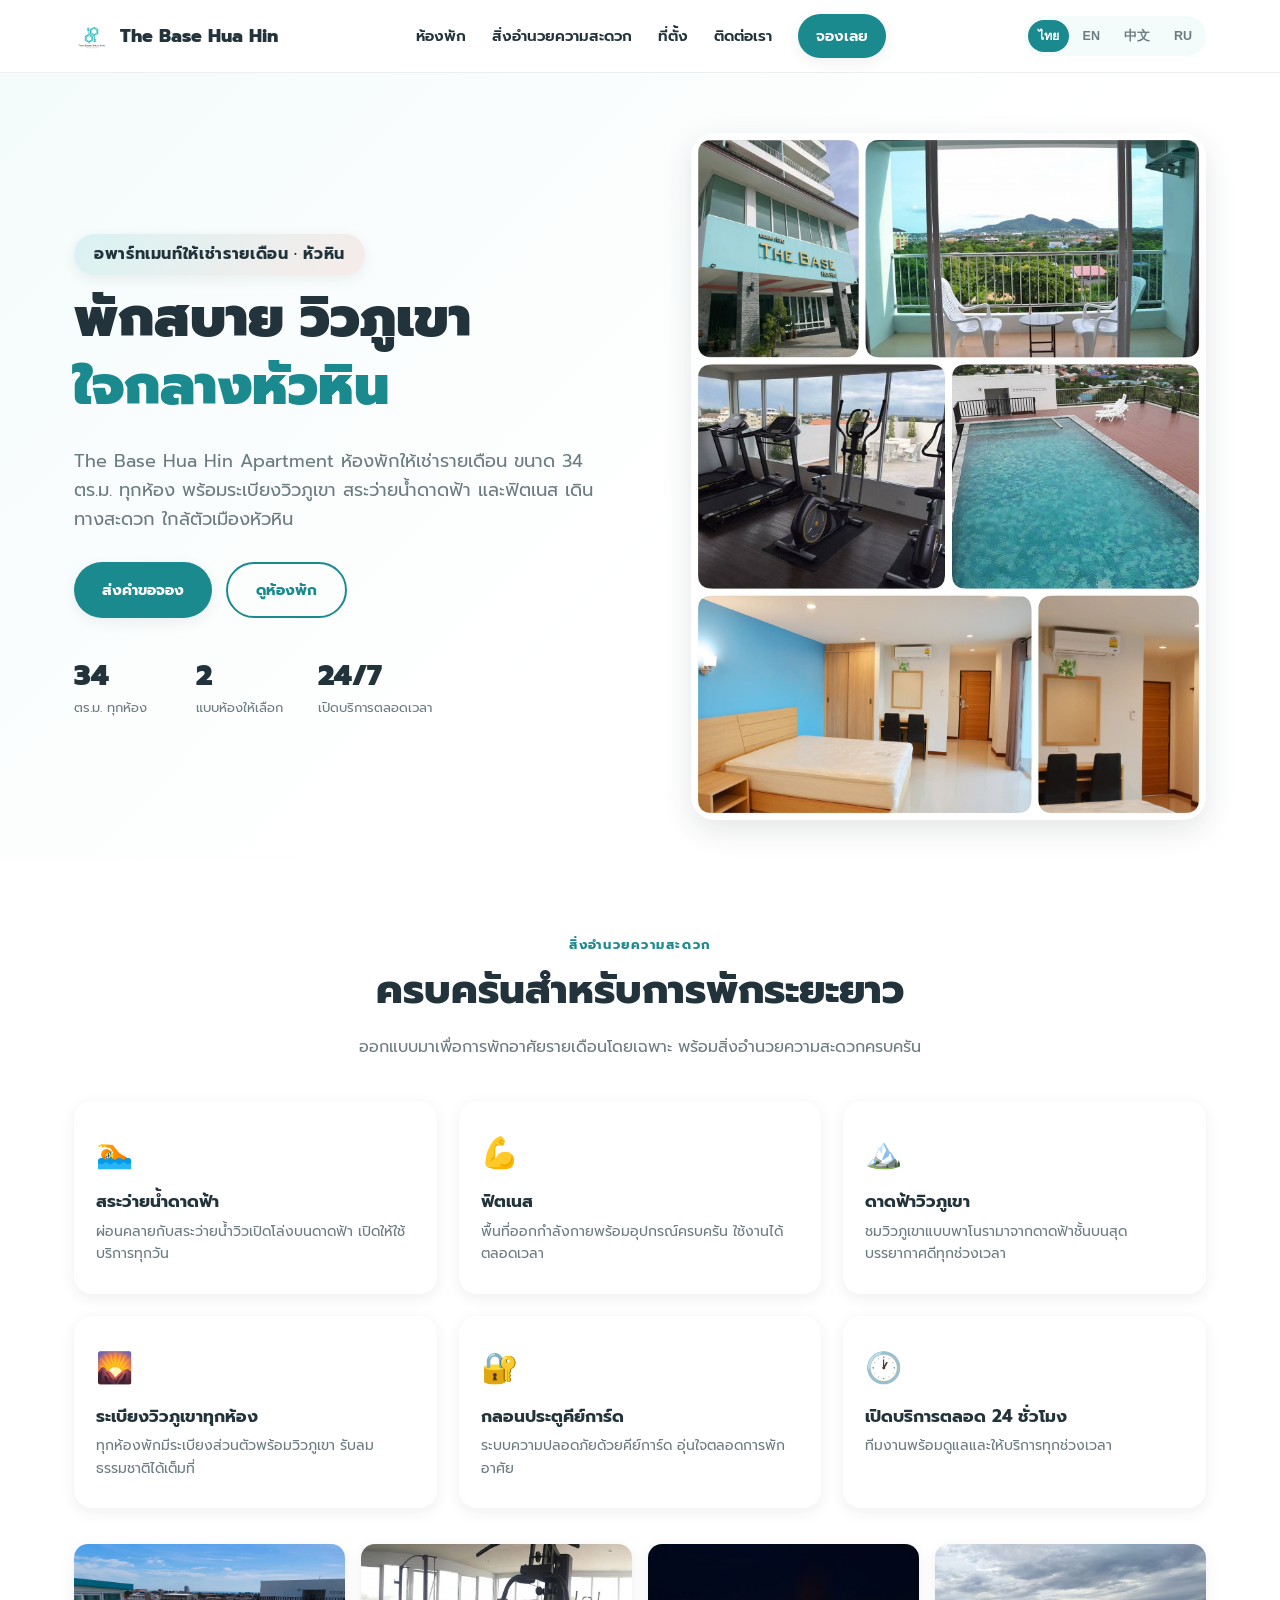
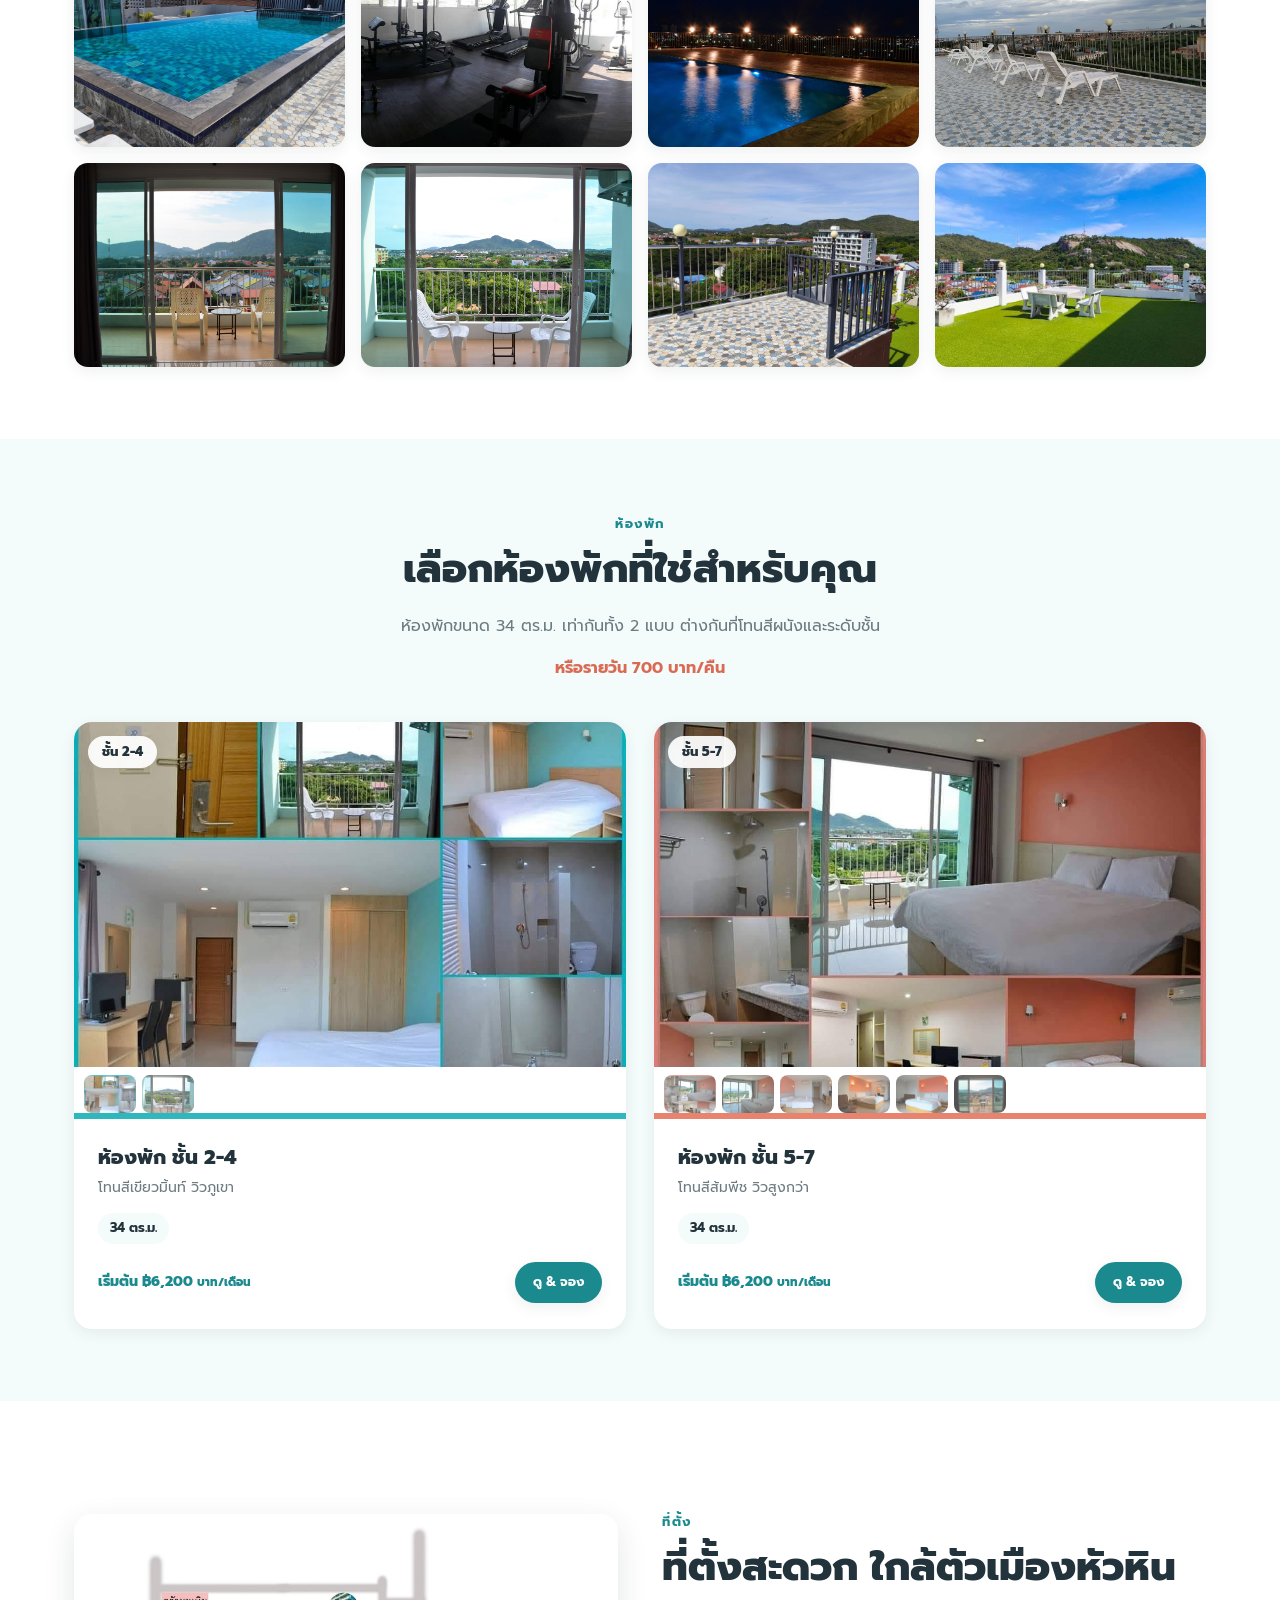
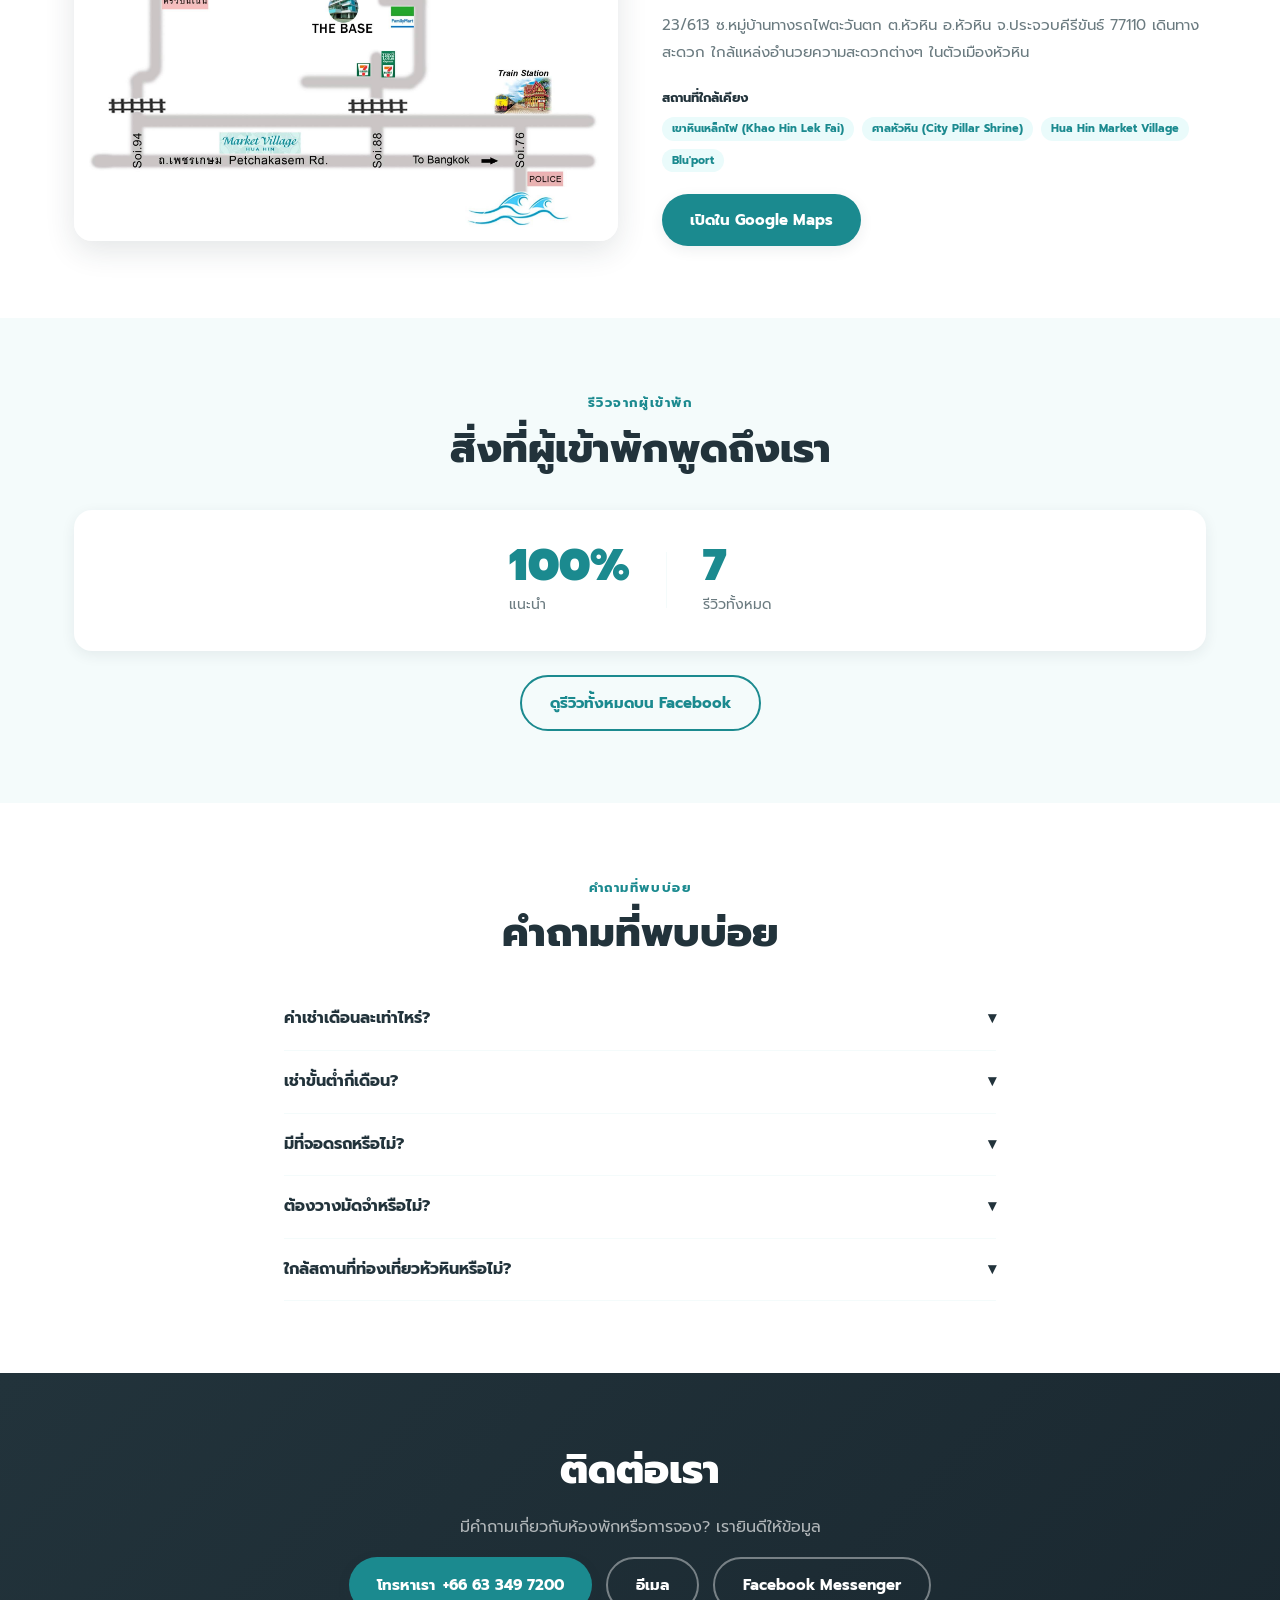
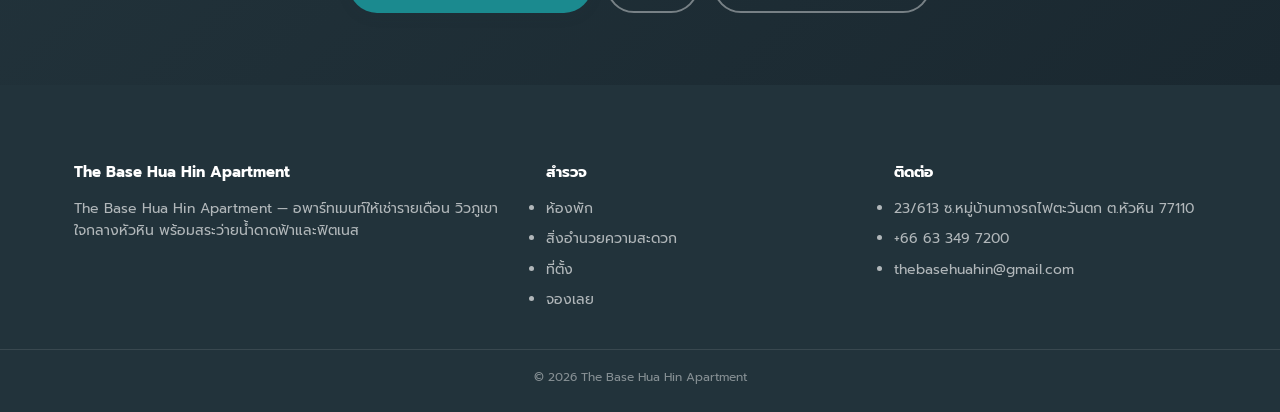
==== commit c5f67065: "Swap rooftop gallery image to swimmingpool_night2.jpg" ====
--- a/index.html
+++ b/index.html
@@ -95,14 +95,14 @@
       <div class="feature-card"><div class="icon">🕐</div><h4 data-i18n="amen6_h">เปิดบริการตลอด 24 ชั่วโมง</h4><p data-i18n="amen6_p">ทีมงานพร้อมดูแลและให้บริการทุกช่วงเวลา</p></div>
     </div>
     <div class="gallery-strip">
-      <img src="Images/swimmingpool.jpg" alt="Rooftop pool">
-      <img src="Images/fitness.jpg" alt="Fitness area">
-      <img src="Images/วิวดาดฟ้า.jpg" alt="Rooftop deck mountain view">
-      <img src="Images/เก้าอี้ดาดฟ้า.jpg" alt="Rooftop lounge chairs">
-      <img src="Images/วิวห้องพัก.jpg" alt="Room balcony mountain view">
-      <img src="Images/วิวห้องพัก1.jpg" alt="Room balcony mountain view 2">
-      <img src="Images/ดาดฟ้า.jpg" alt="Rooftop deck">
-      <img src="Images/view.jpg" alt="Mountain view">
+      <img class="zoomable" src="Images/swimmingpool.jpg" alt="Rooftop pool">
+      <img class="zoomable" src="Images/fitness.jpg" alt="Fitness area">
+      <img class="zoomable" src="Images/swimmingpool_night2.jpg" alt="Rooftop deck mountain view">
+      <img class="zoomable" src="Images/เก้าอี้ดาดฟ้า.jpg" alt="Rooftop lounge chairs">
+      <img class="zoomable" src="Images/วิวห้องพัก.jpg" alt="Room balcony mountain view">
+      <img class="zoomable" src="Images/วิวห้องพัก1.jpg" alt="Room balcony mountain view 2">
+      <img class="zoomable" src="Images/ดาดฟ้า.jpg" alt="Rooftop deck">
+      <img class="zoomable" src="Images/view.jpg" alt="Mountain view">
     </div>
   </div>
 </section>
@@ -122,7 +122,7 @@
 <section id="location">
   <div class="container">
     <div class="location-grid">
-      <img src="Images/map.jpg" alt="แผนที่ The Base Hua Hin Apartment">
+      <img class="zoomable" src="Images/map.jpg" alt="แผนที่ The Base Hua Hin Apartment">
       <div class="location-info">
         <span class="eyebrow" data-i18n="location_eyebrow">ที่ตั้ง</span>
         <h2 class="section-title" data-i18n="location_title">ที่ตั้งสะดวก ใกล้ตัวเมืองหัวหิน</h2>
@@ -235,9 +235,34 @@
   <div class="foot-bottom" data-i18n="footer_rights">© 2026 The Base Hua Hin Apartment</div>
 </footer>
 
+<div class="lightbox-overlay" id="lightbox-overlay" onclick="closeLightbox()">
+  <button class="lightbox-close" type="button" aria-label="Close" onclick="closeLightbox()">&times;</button>
+  <img id="lightbox-img" src="" alt="" onclick="event.stopPropagation()">
+</div>
+
 <script src="js/rooms.js"></script>
 <script src="js/i18n.js"></script>
 <script>
+function openLightbox(src, alt){
+  const overlay = document.getElementById("lightbox-overlay");
+  const img = document.getElementById("lightbox-img");
+  img.src = src;
+  img.alt = alt || "";
+  overlay.classList.add("open");
+  document.body.style.overflow = "hidden";
+}
+function closeLightbox(){
+  document.getElementById("lightbox-overlay").classList.remove("open");
+  document.body.style.overflow = "";
+}
+document.addEventListener("click", function(e){
+  const img = e.target.closest("img.zoomable");
+  if(img) openLightbox(img.currentSrc || img.src, img.alt);
+});
+document.addEventListener("keydown", function(e){
+  if(e.key === "Escape") closeLightbox();
+});
+
 function priceHTML(r){
   if(!r.price) return `<span class="price-pill contact">${t("price_contact")}</span>`;
   return `<span class="price-pill">${t("price_from")} ฿${r.price.toLocaleString()} <small>${t("price_month_unit")}</small></span>`;
@@ -249,7 +274,7 @@
   grid.innerHTML = ROOMS.map(r => `
     <div class="room-card accent-${r.accent}">
       <div class="thumb">
-        <img src="${r.images[0]}" alt="${r.name[currentLang] || r.name.th}">
+        <img class="zoomable" src="${r.images[0]}" alt="${r.name[currentLang] || r.name.th}">
         <span class="floor-badge">${t("room_floor_label")} ${r.floors}</span>
       </div>
       ${r.images.length > 1 ? `
--- a/css/style.css
+++ b/css/style.css
@@ -208,6 +208,14 @@
 
 /* ===== Reservation page ===== */
 .reserve-layout{max-width:640px;margin:36px auto 0;}
+.reserve-type-toggle{display:grid;grid-template-columns:repeat(2,1fr);gap:10px;margin-bottom:6px;}
+.reserve-type-toggle .rt-option{
+  border:2px solid var(--bg-2);border-radius:14px;padding:14px;cursor:pointer;
+  background:#fff;font-family:inherit;font-weight:700;font-size:14.5px;color:var(--muted);
+  transition:border-color .15s ease,background .15s ease,color .15s ease;
+}
+.reserve-type-toggle .rt-option.active{border-color:var(--teal);background:var(--teal-light);color:var(--ink);}
+.grid-2{display:grid;grid-template-columns:repeat(2,1fr);gap:14px;}
 .room-choice{display:grid;grid-template-columns:repeat(2,1fr);gap:14px;margin-bottom:22px;}
 .room-choice label{
   border:2px solid var(--bg-2);border-radius:14px;padding:16px;cursor:pointer;
@@ -255,5 +263,39 @@
 @media (max-width:560px){
   section{padding:48px 0;}
   .room-choice{grid-template-columns:1fr;}
+  .grid-2{grid-template-columns:1fr;}
   .review-stat{gap:20px;}
 }
+
+/* ===== Lightbox ===== */
+img.zoomable{cursor:zoom-in;}
+.lightbox-overlay{
+  position:fixed;inset:0;z-index:1000;
+  background:rgba(20,28,32,.92);
+  display:flex;align-items:center;justify-content:center;
+  padding:32px;
+  opacity:0;visibility:hidden;
+  transition:opacity .25s ease;
+}
+.lightbox-overlay.open{opacity:1;visibility:visible;}
+.lightbox-overlay img{
+  max-width:90vw;max-height:88vh;
+  width:auto;
+  border-radius:12px;
+  box-shadow:0 20px 60px rgba(0,0,0,.5);
+  transform:scale(.94);
+  transition:transform .25s ease;
+}
+.lightbox-overlay.open img{transform:scale(1);}
+.lightbox-close{
+  position:absolute;top:20px;right:24px;
+  width:44px;height:44px;border-radius:50%;
+  border:none;background:rgba(255,255,255,.12);
+  color:#fff;font-size:26px;line-height:1;
+  cursor:pointer;display:flex;align-items:center;justify-content:center;
+}
+.lightbox-close:hover{background:rgba(255,255,255,.22);}
+@media (max-width:560px){
+  .lightbox-overlay{padding:16px;}
+  .lightbox-close{top:10px;right:10px;width:38px;height:38px;font-size:22px;}
+}
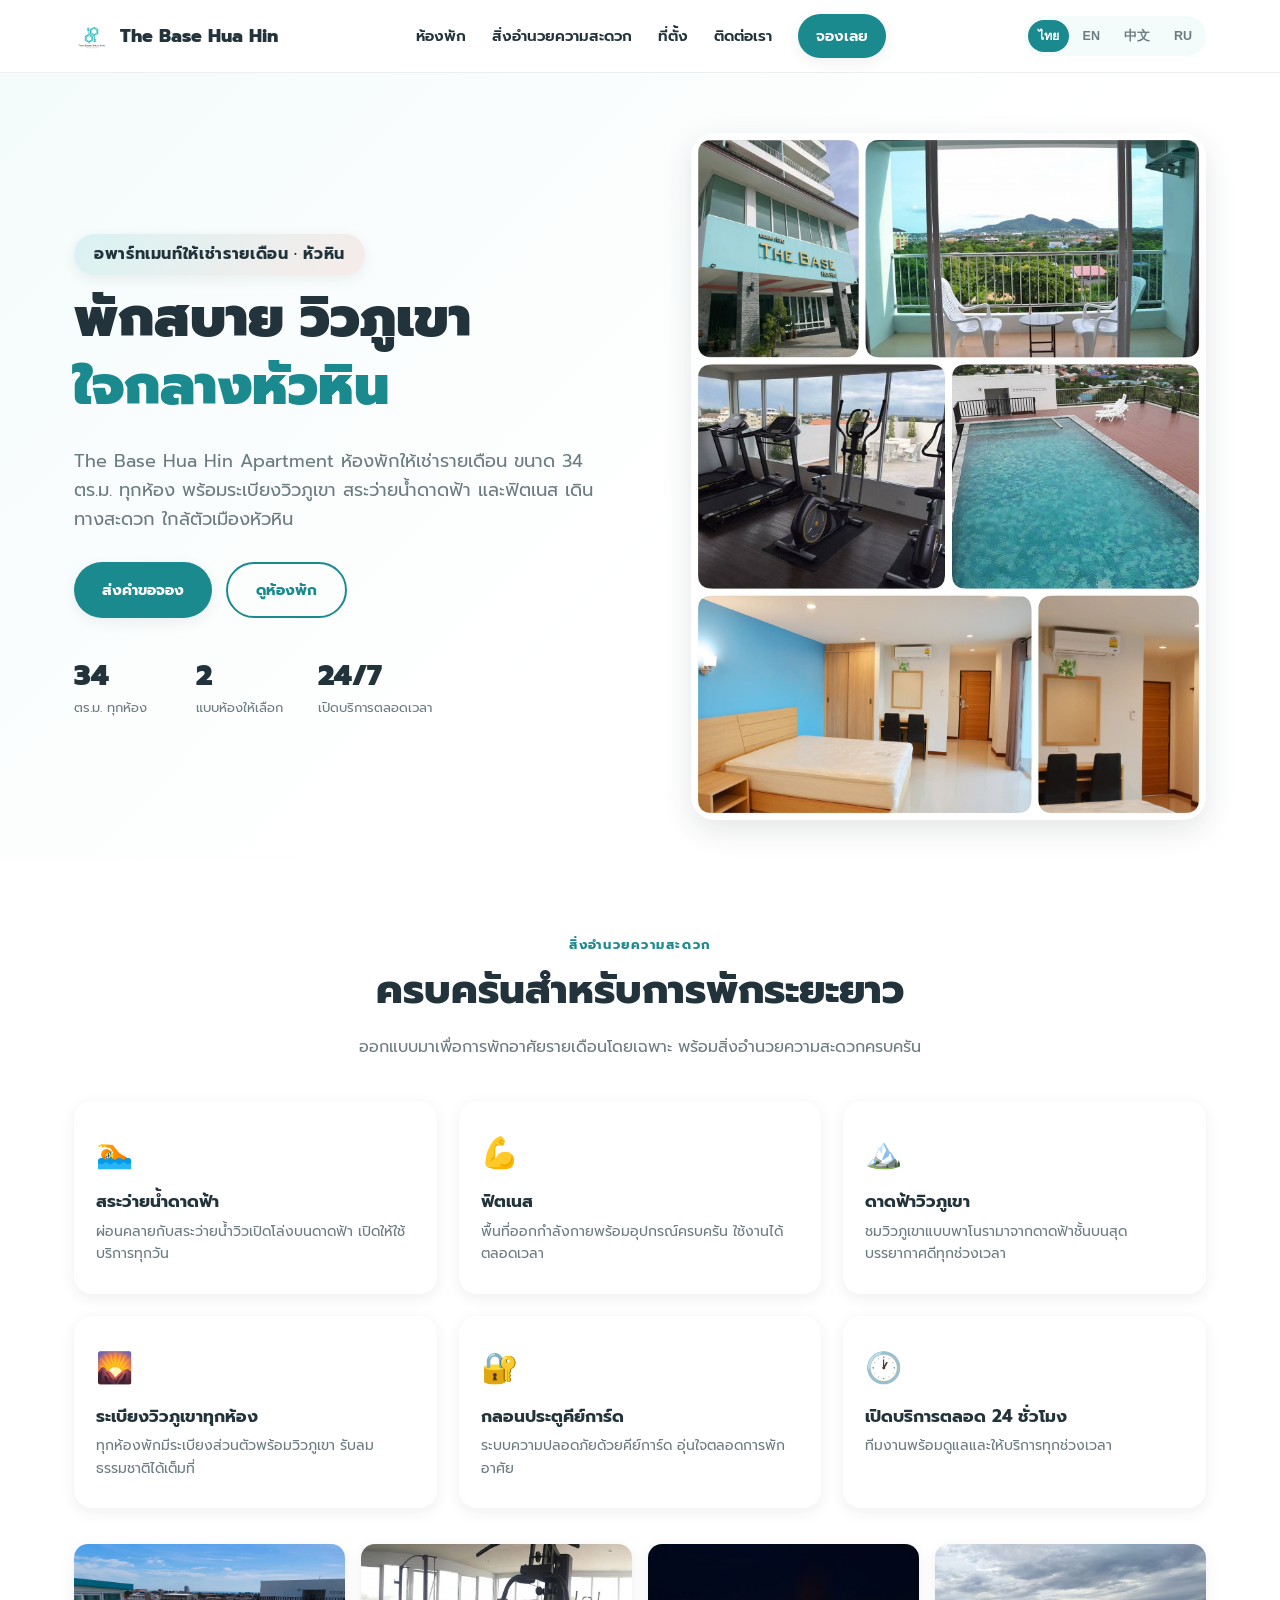
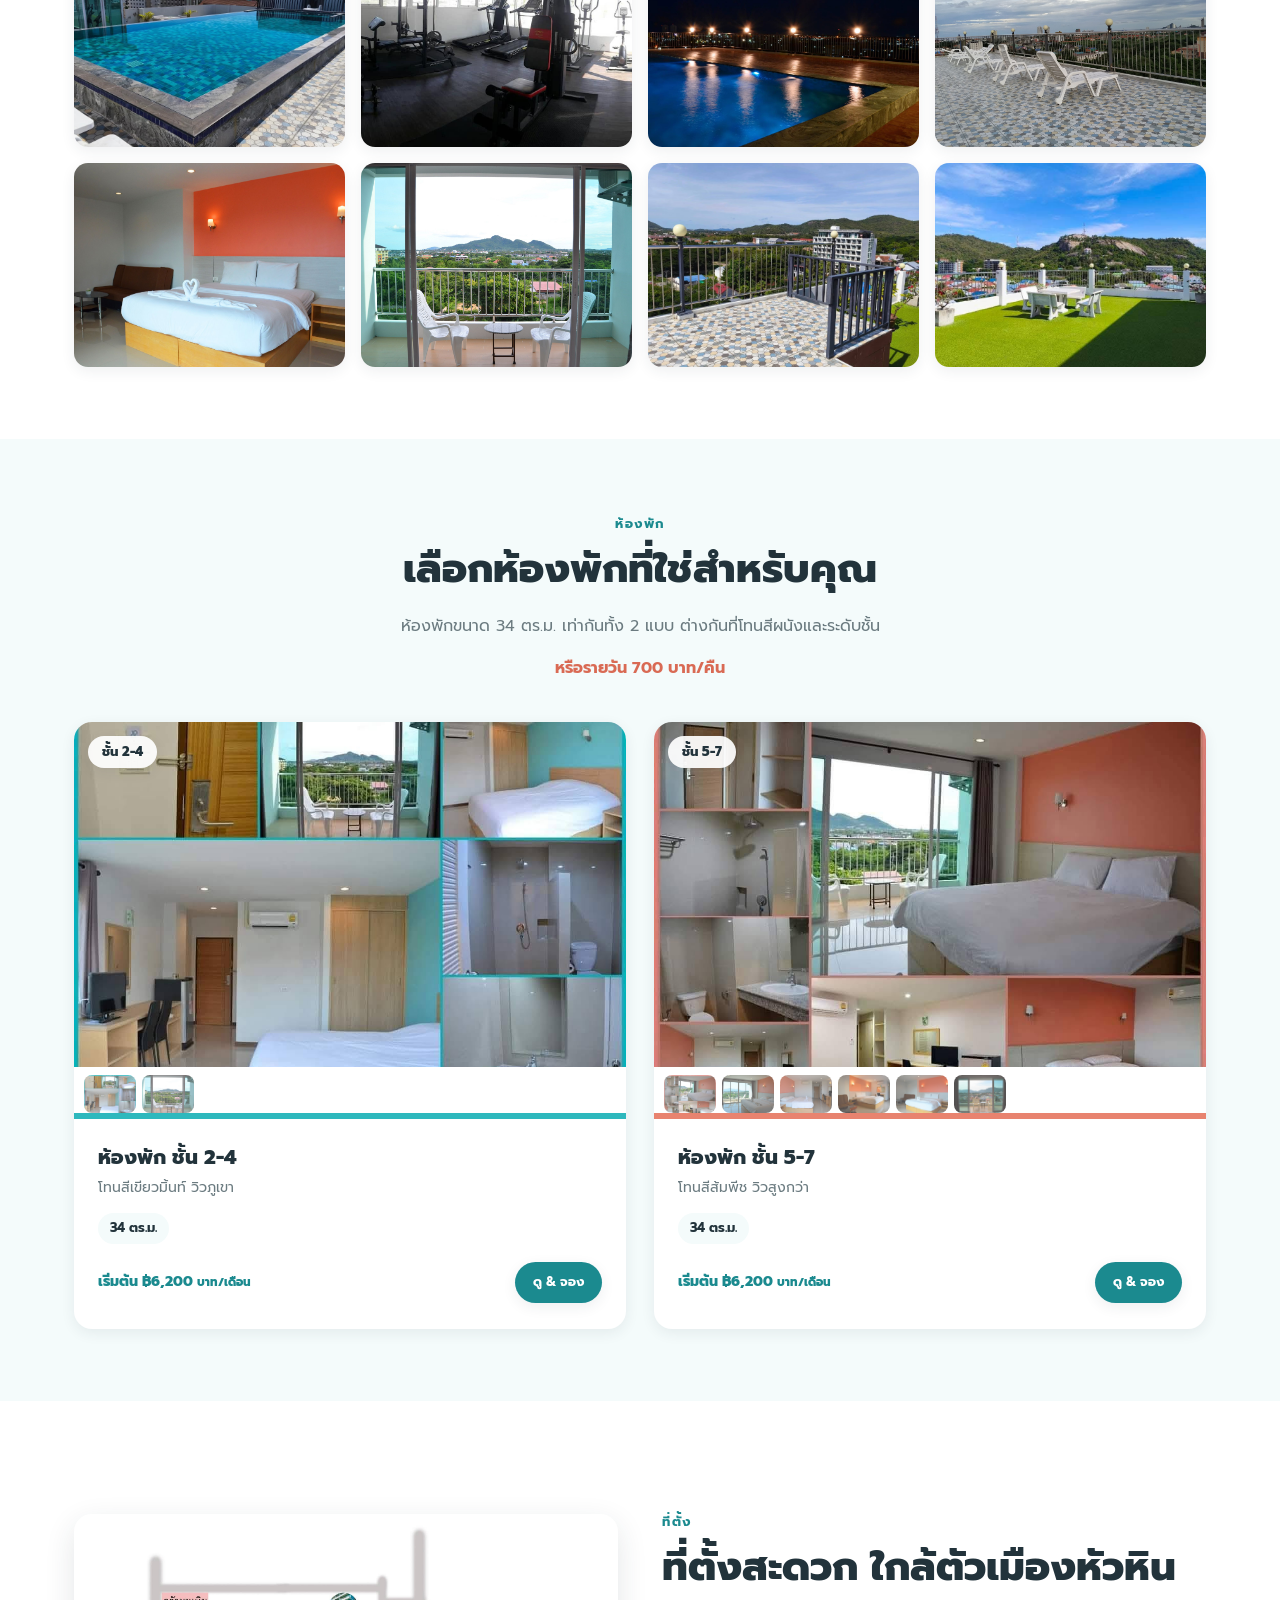
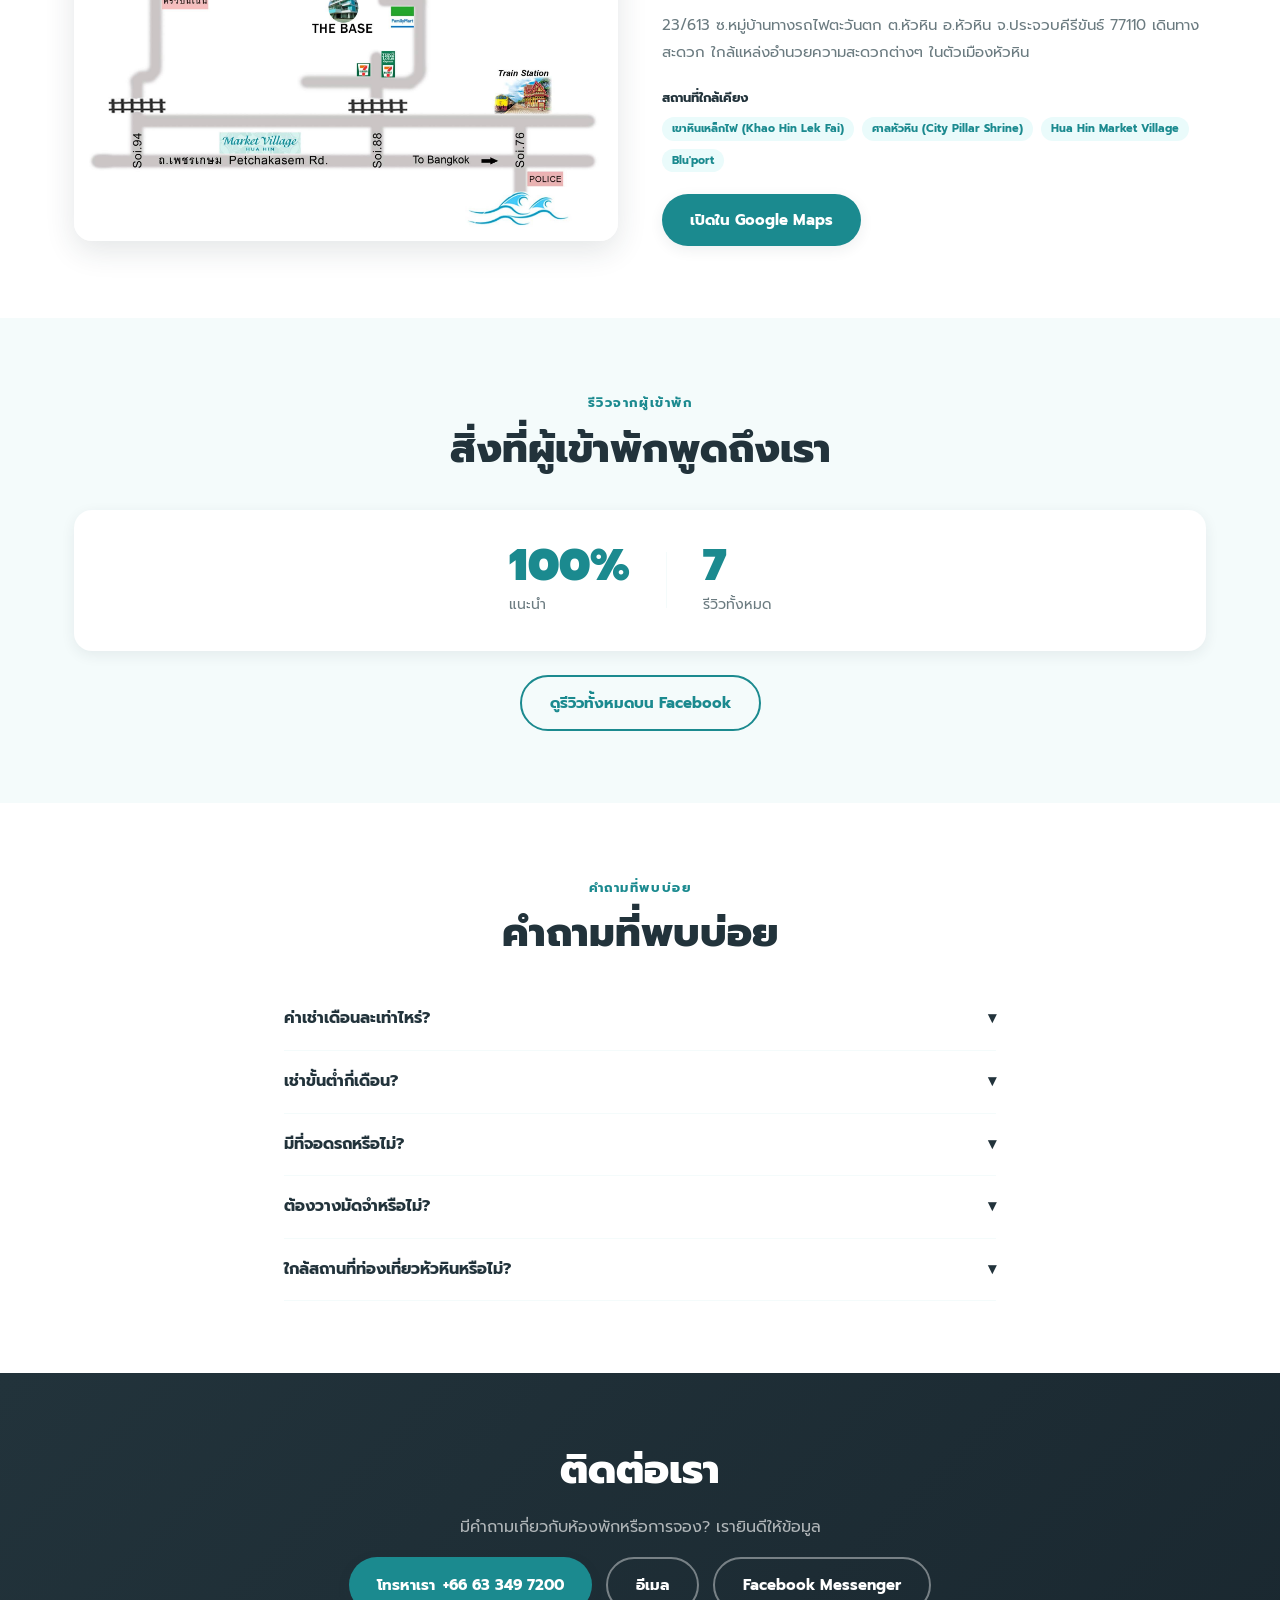
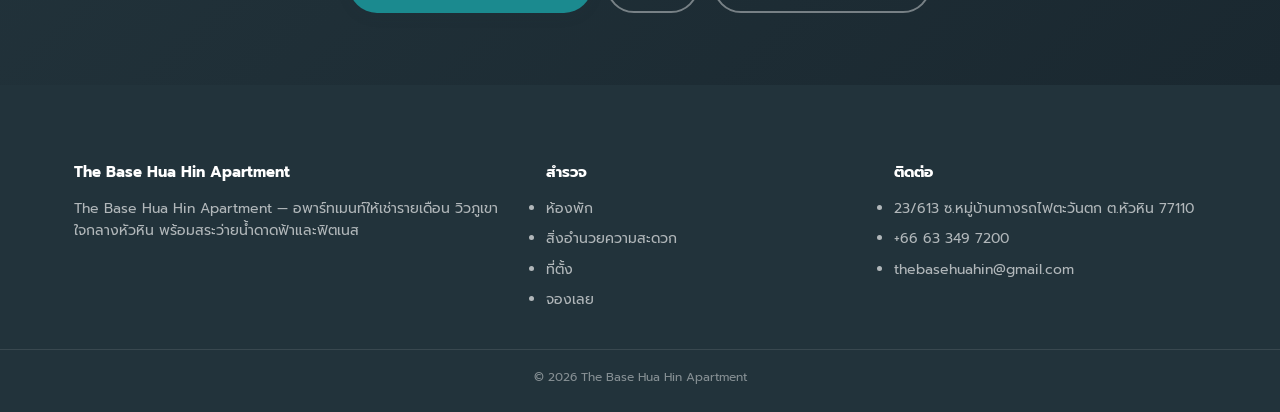
==== commit 86a4cb61: "Swap room balcony gallery image to Floor567-5.jpg" ====
--- a/index.html
+++ b/index.html
@@ -99,7 +99,7 @@
       <img class="zoomable" src="Images/fitness.jpg" alt="Fitness area">
       <img class="zoomable" src="Images/swimmingpool_night2.jpg" alt="Rooftop deck mountain view">
       <img class="zoomable" src="Images/เก้าอี้ดาดฟ้า.jpg" alt="Rooftop lounge chairs">
-      <img class="zoomable" src="Images/วิวห้องพัก.jpg" alt="Room balcony mountain view">
+      <img class="zoomable" src="Images/Floor567-5.jpg" alt="Room balcony mountain view">
       <img class="zoomable" src="Images/วิวห้องพัก1.jpg" alt="Room balcony mountain view 2">
       <img class="zoomable" src="Images/ดาดฟ้า.jpg" alt="Rooftop deck">
       <img class="zoomable" src="Images/view.jpg" alt="Mountain view">
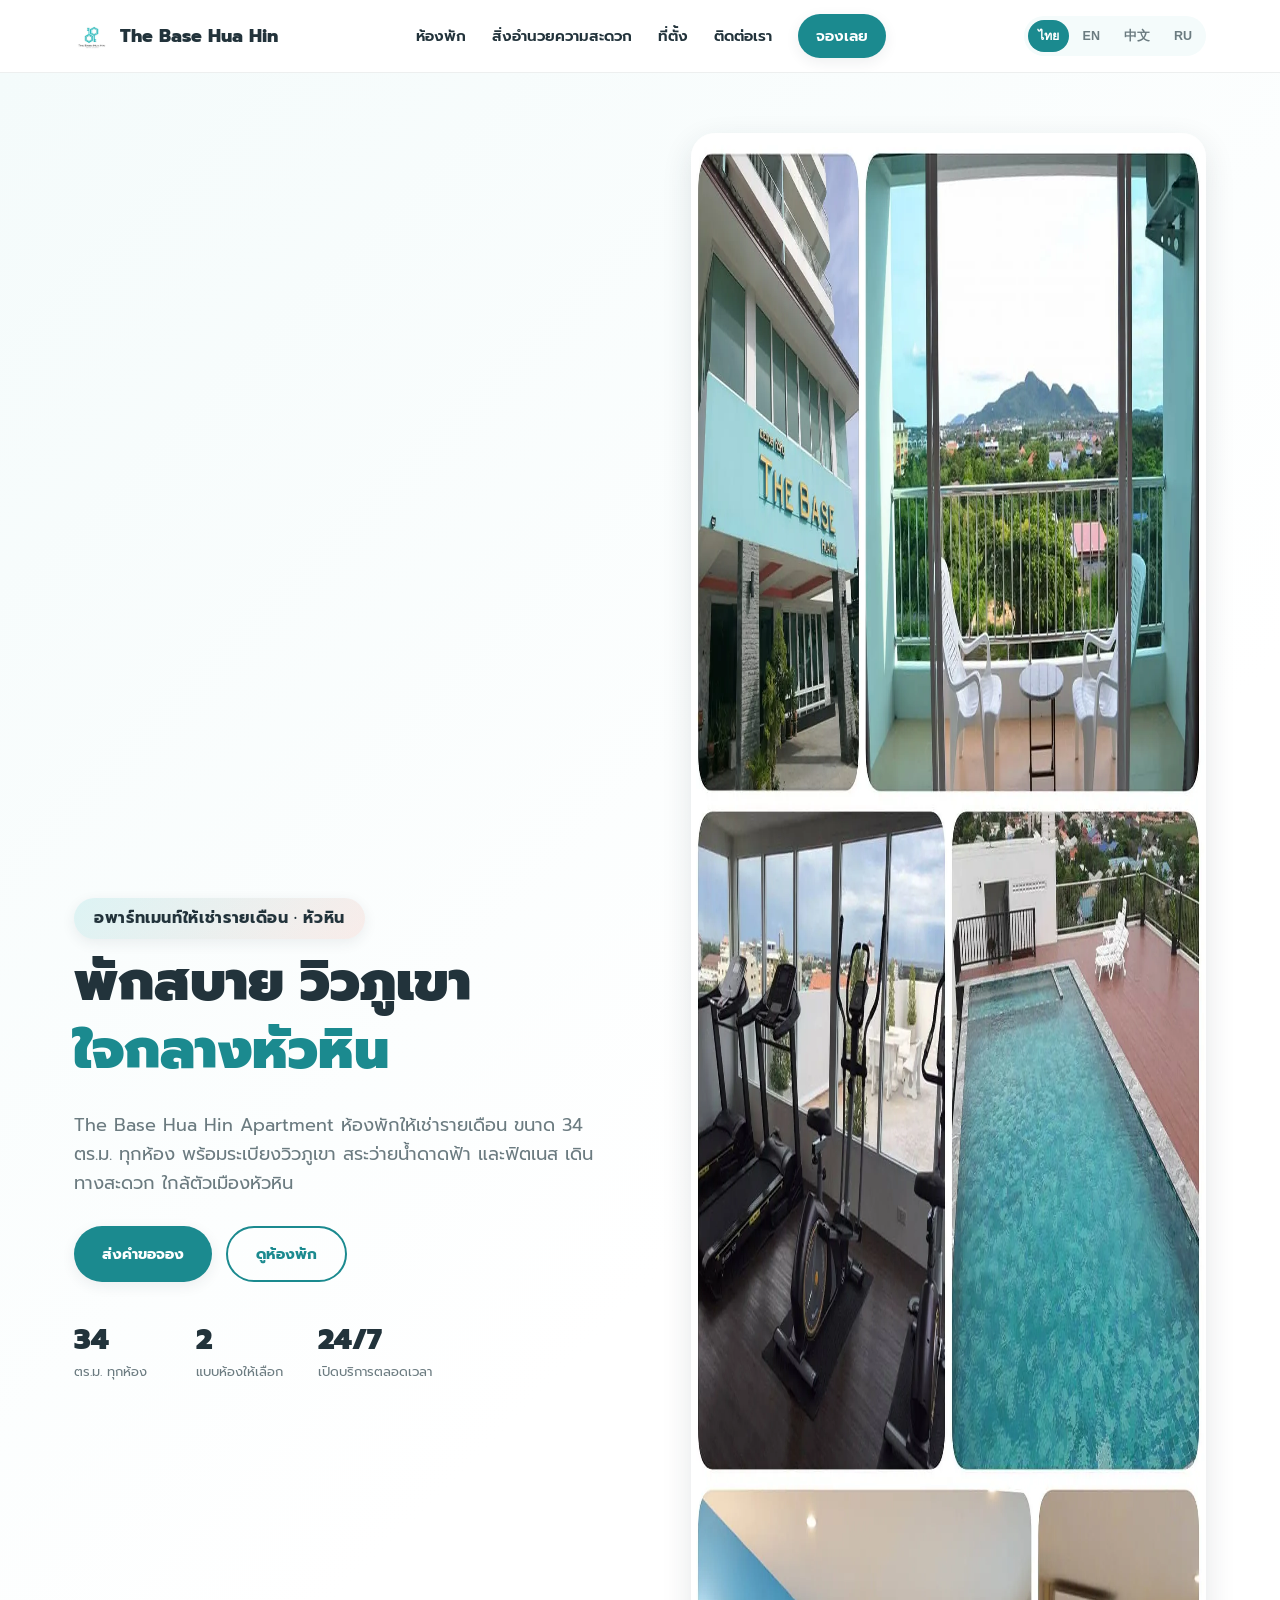
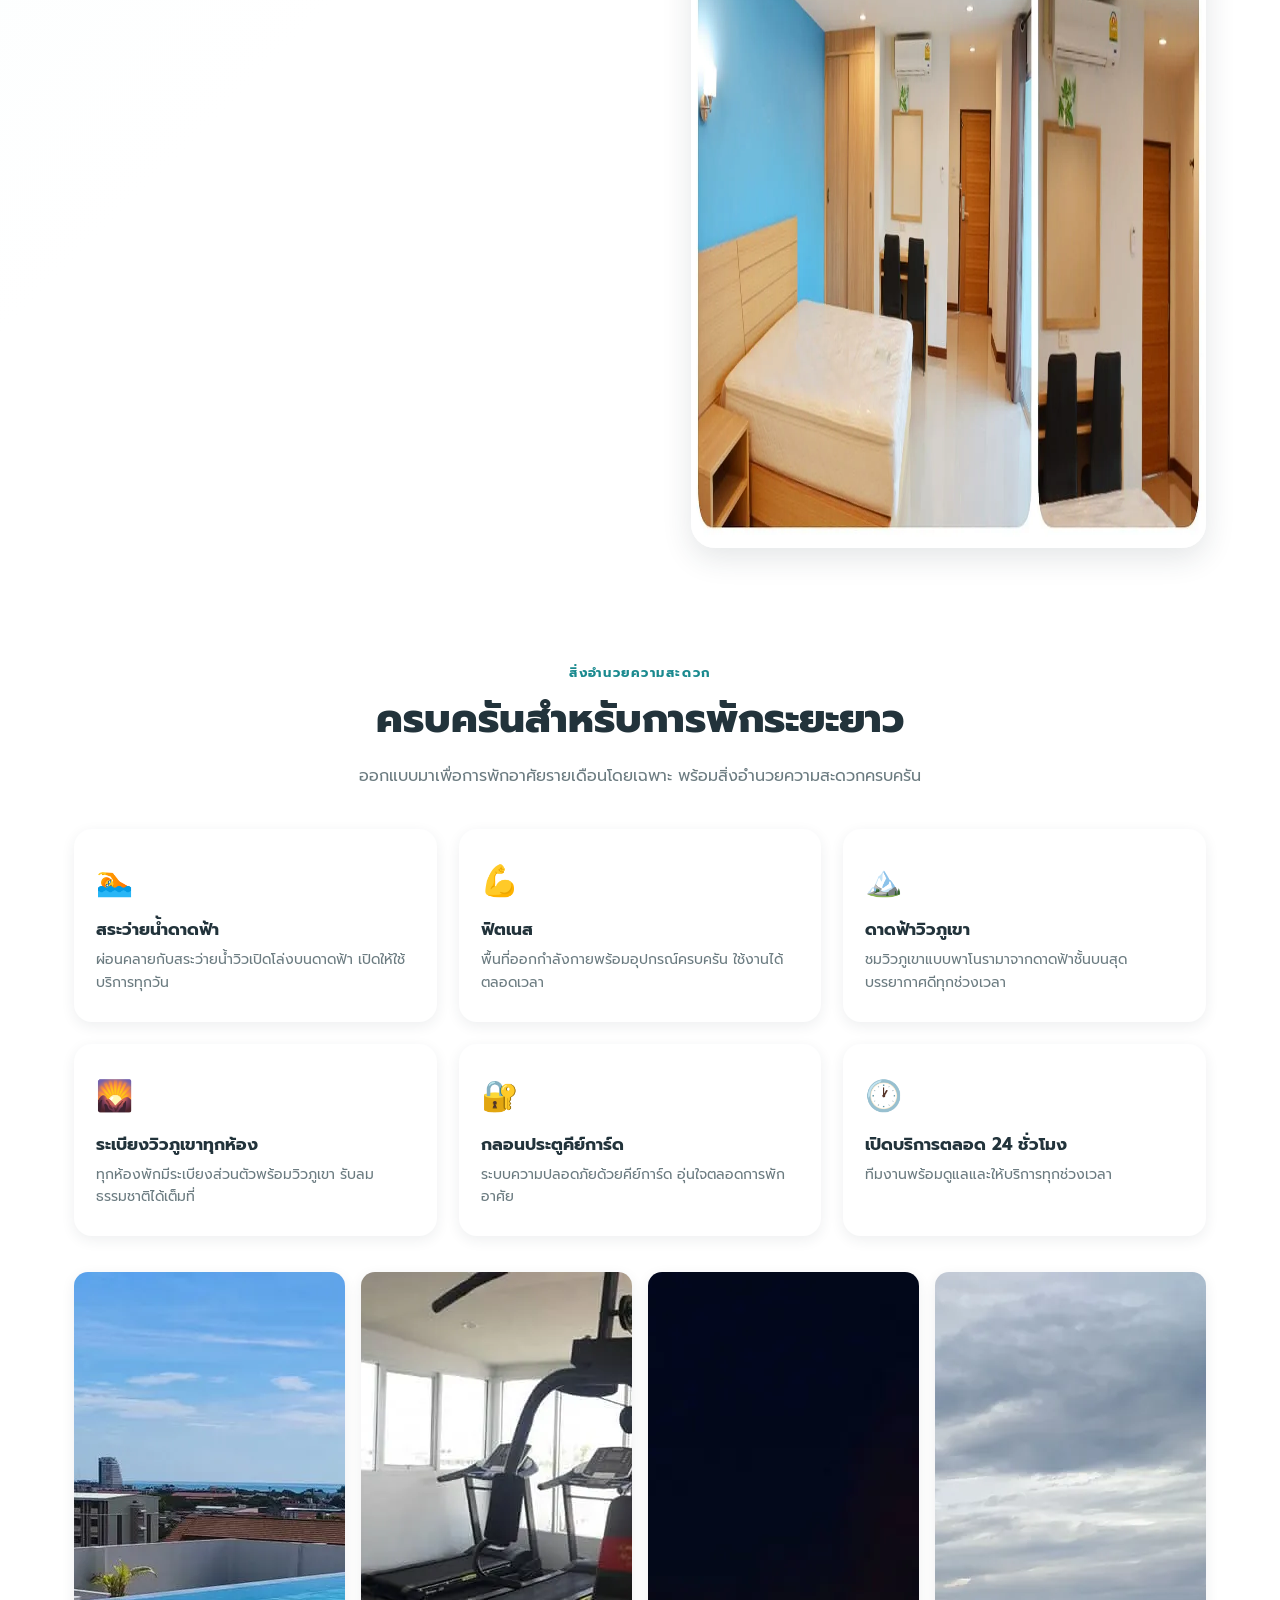
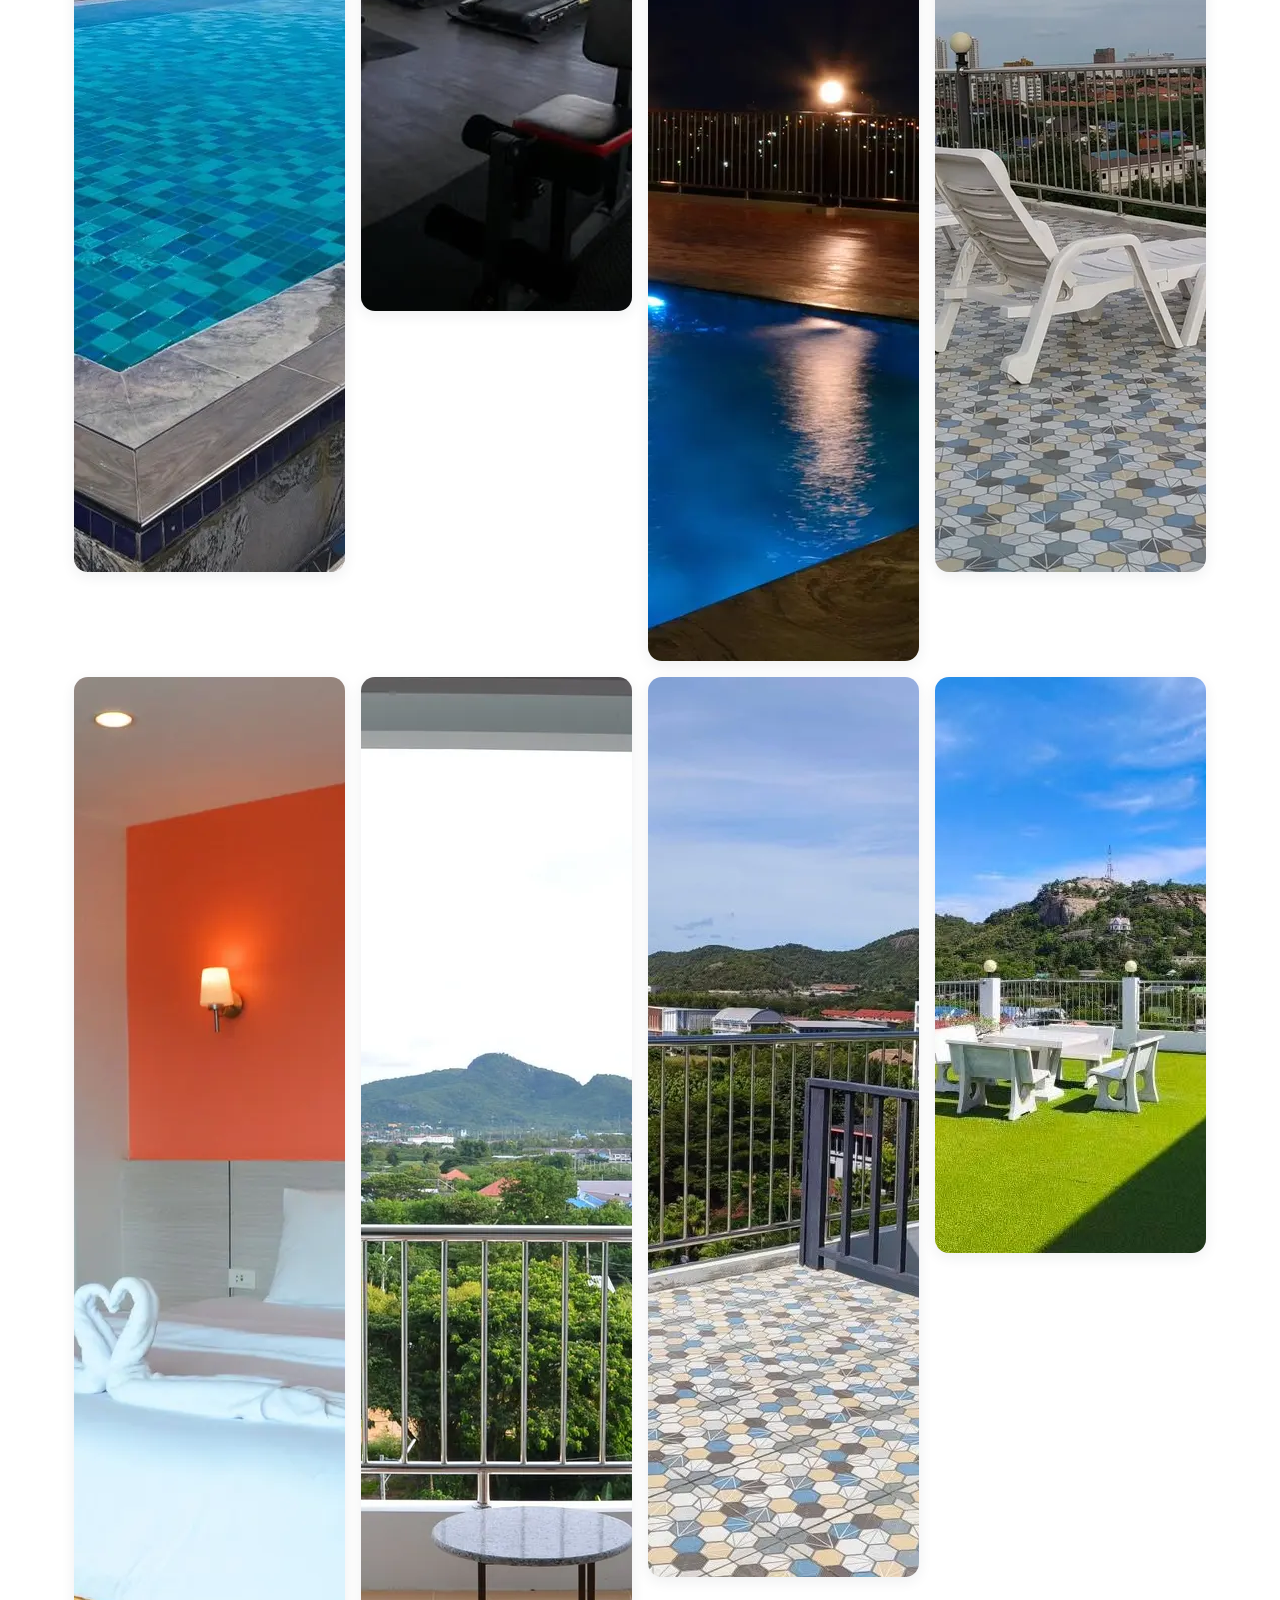
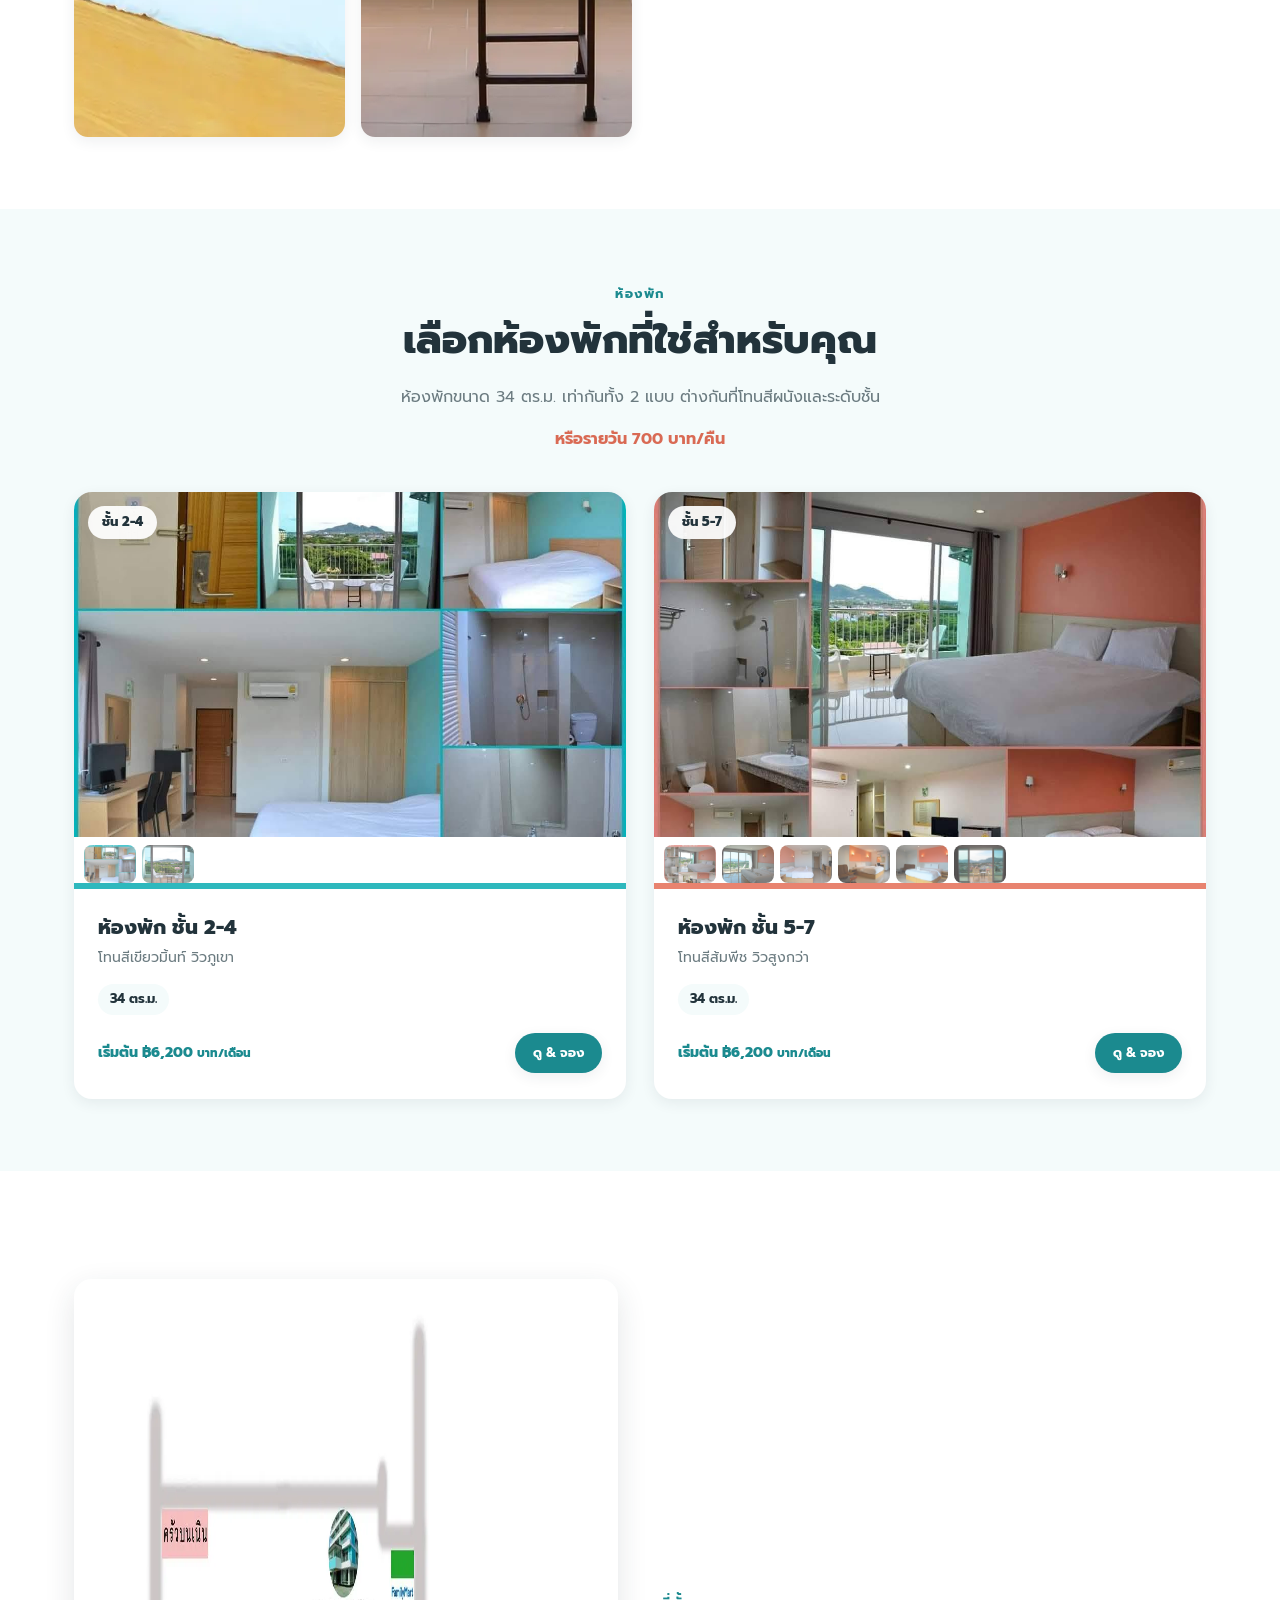
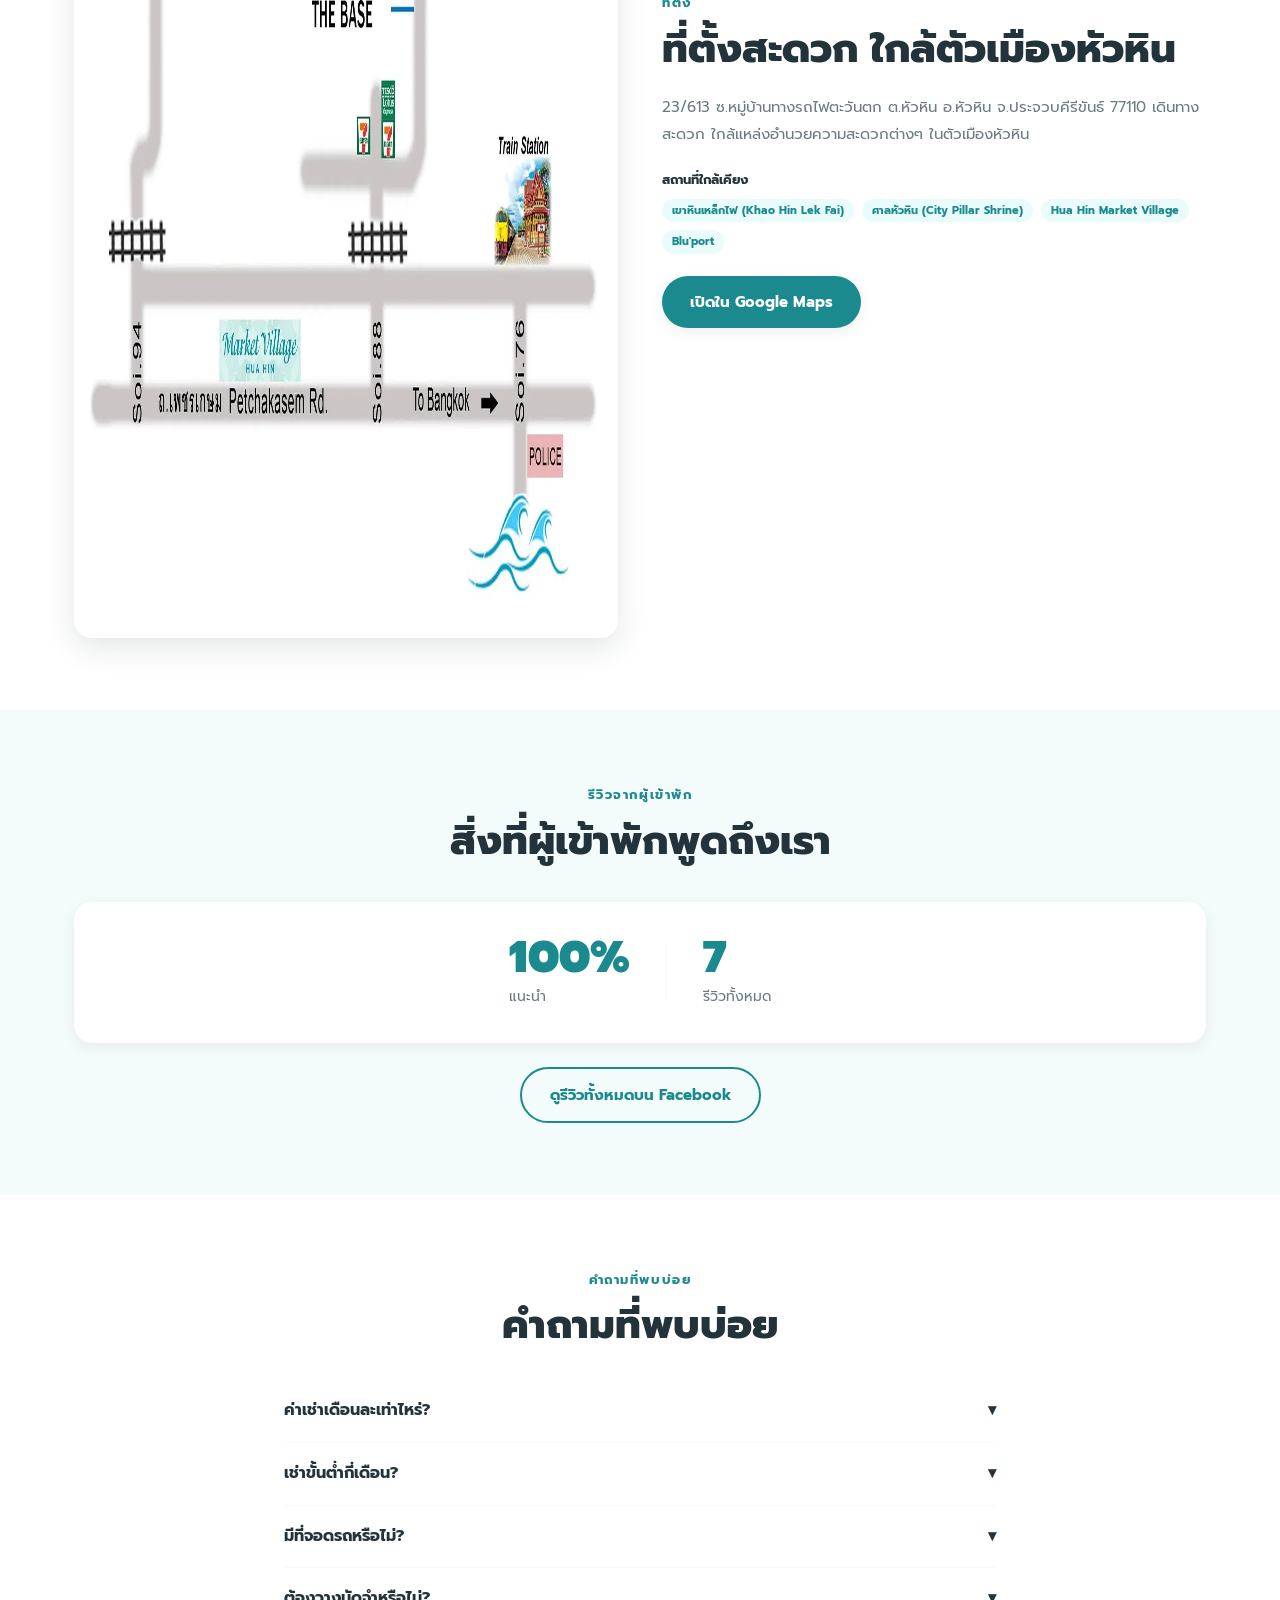
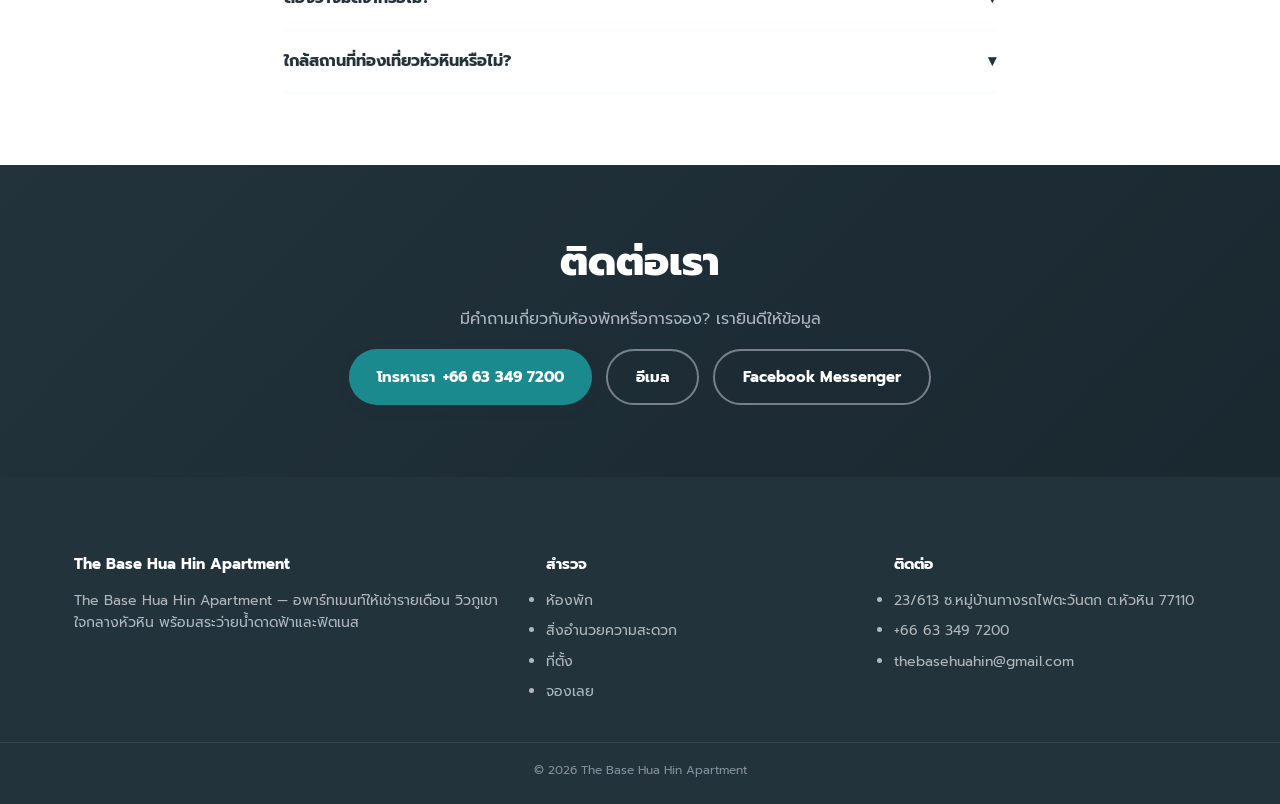
==== commit 3732958b: "Speed up page load: WebP images, lazy loading, non-blocking fonts - Convert all photos to WebP (qual" ====
--- a/index.html
+++ b/index.html
@@ -15,6 +15,9 @@
 <meta name="twitter:card" content="summary_large_image">
 
 <link rel="icon" href="/favicon.png" type="image/png">
+<link rel="preconnect" href="https://fonts.googleapis.com">
+<link rel="preconnect" href="https://fonts.gstatic.com" crossorigin>
+<link rel="stylesheet" href="https://fonts.googleapis.com/css2?family=Prompt:wght@300;400;500;600;700;800;900&family=Inter:wght@300;400;500;600;700;800;900&display=swap">
 <link rel="stylesheet" href="css/style.css">
 
 <script type="application/ld+json">
@@ -43,7 +46,7 @@
 <header class="site-header">
   <div class="header-inner">
     <a class="brand" href="/">
-      <img src="Images/thebase_logo.jpg" alt="The Base Hua Hin Apartment logo">
+      <img src="Images/thebase_logo.webp" alt="The Base Hua Hin Apartment logo" width="374" height="380">
       <span>The Base Hua Hin</span>
     </a>
     <nav class="main-nav">
@@ -74,7 +77,7 @@
       </div>
     </div>
     <div class="hero-img-wrap">
-      <img src="Images/thebase.jpg" alt="The Base Hua Hin Apartment building">
+      <img src="Images/thebase.webp" alt="The Base Hua Hin Apartment building" width="1511" height="2015">
     </div>
   </div>
 </section>
@@ -95,14 +98,14 @@
       <div class="feature-card"><div class="icon">🕐</div><h4 data-i18n="amen6_h">เปิดบริการตลอด 24 ชั่วโมง</h4><p data-i18n="amen6_p">ทีมงานพร้อมดูแลและให้บริการทุกช่วงเวลา</p></div>
     </div>
     <div class="gallery-strip">
-      <img class="zoomable" src="Images/swimmingpool.jpg" alt="Rooftop pool">
-      <img class="zoomable" src="Images/fitness.jpg" alt="Fitness area">
-      <img class="zoomable" src="Images/swimmingpool_night2.jpg" alt="Rooftop deck mountain view">
-      <img class="zoomable" src="Images/เก้าอี้ดาดฟ้า.jpg" alt="Rooftop lounge chairs">
-      <img class="zoomable" src="Images/Floor567-5.jpg" alt="Room balcony mountain view">
-      <img class="zoomable" src="Images/วิวห้องพัก1.jpg" alt="Room balcony mountain view 2">
-      <img class="zoomable" src="Images/ดาดฟ้า.jpg" alt="Rooftop deck">
-      <img class="zoomable" src="Images/view.jpg" alt="Mountain view">
+      <img class="zoomable" src="Images/swimmingpool.webp" alt="Rooftop pool" width="1600" height="900" loading="lazy">
+      <img class="zoomable" src="Images/fitness.webp" alt="Fitness area" width="1305" height="639" loading="lazy">
+      <img class="zoomable" src="Images/swimmingpool_night2.webp" alt="Rooftop deck mountain view" width="1600" height="989" loading="lazy">
+      <img class="zoomable" src="Images/เก้าอี้ดาดฟ้า.webp" alt="Rooftop lounge chairs" width="1600" height="900" loading="lazy">
+      <img class="zoomable" src="Images/Floor567-5.webp" alt="Room balcony mountain view" width="1600" height="1060" loading="lazy">
+      <img class="zoomable" src="Images/วิวห้องพัก1.webp" alt="Room balcony mountain view 2" width="1600" height="1060" loading="lazy">
+      <img class="zoomable" src="Images/ดาดฟ้า.webp" alt="Rooftop deck" width="1600" height="900" loading="lazy">
+      <img class="zoomable" src="Images/view.webp" alt="Mountain view" width="1024" height="576" loading="lazy">
     </div>
   </div>
 </section>
@@ -122,7 +125,7 @@
 <section id="location">
   <div class="container">
     <div class="location-grid">
-      <img class="zoomable" src="Images/map.jpg" alt="แผนที่ The Base Hua Hin Apartment">
+      <img class="zoomable" src="Images/map.webp" alt="แผนที่ The Base Hua Hin Apartment" width="1600" height="959" loading="lazy">
       <div class="location-info">
         <span class="eyebrow" data-i18n="location_eyebrow">ที่ตั้ง</span>
         <h2 class="section-title" data-i18n="location_title">ที่ตั้งสะดวก ใกล้ตัวเมืองหัวหิน</h2>
--- a/css/style.css
+++ b/css/style.css
@@ -1,5 +1,7 @@
 /* ===== The Base Hua Hin Apartment ===== */
-@import url('https://fonts.googleapis.com/css2?family=Prompt:wght@300;400;500;600;700;800;900&family=Inter:wght@300;400;500;600;700;800;900&display=swap');
+/* Google Fonts is loaded via <link> in the HTML <head> (with preconnect),
+   not @import here — @import blocks this stylesheet from applying until
+   the imported one finishes loading, adding an avoidable round-trip. */
 
 :root{
   --teal:#2eb8bd;
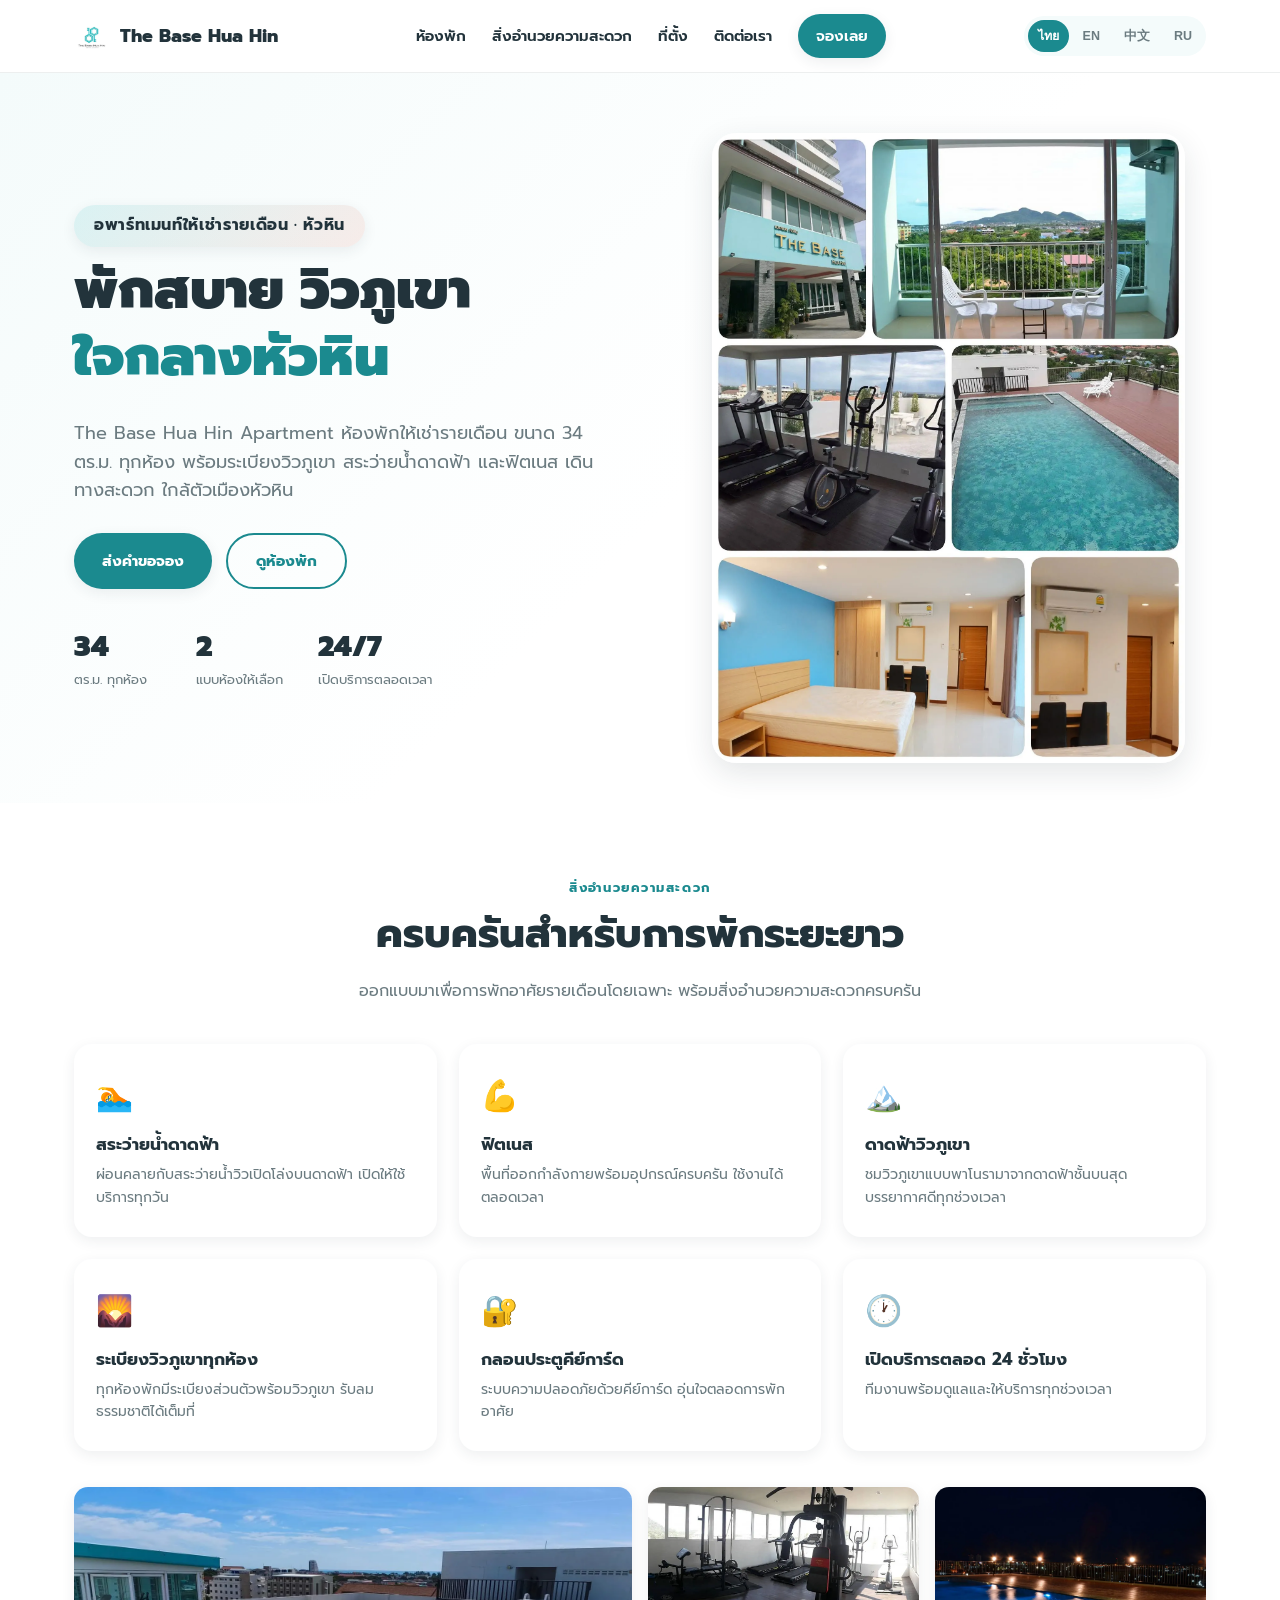
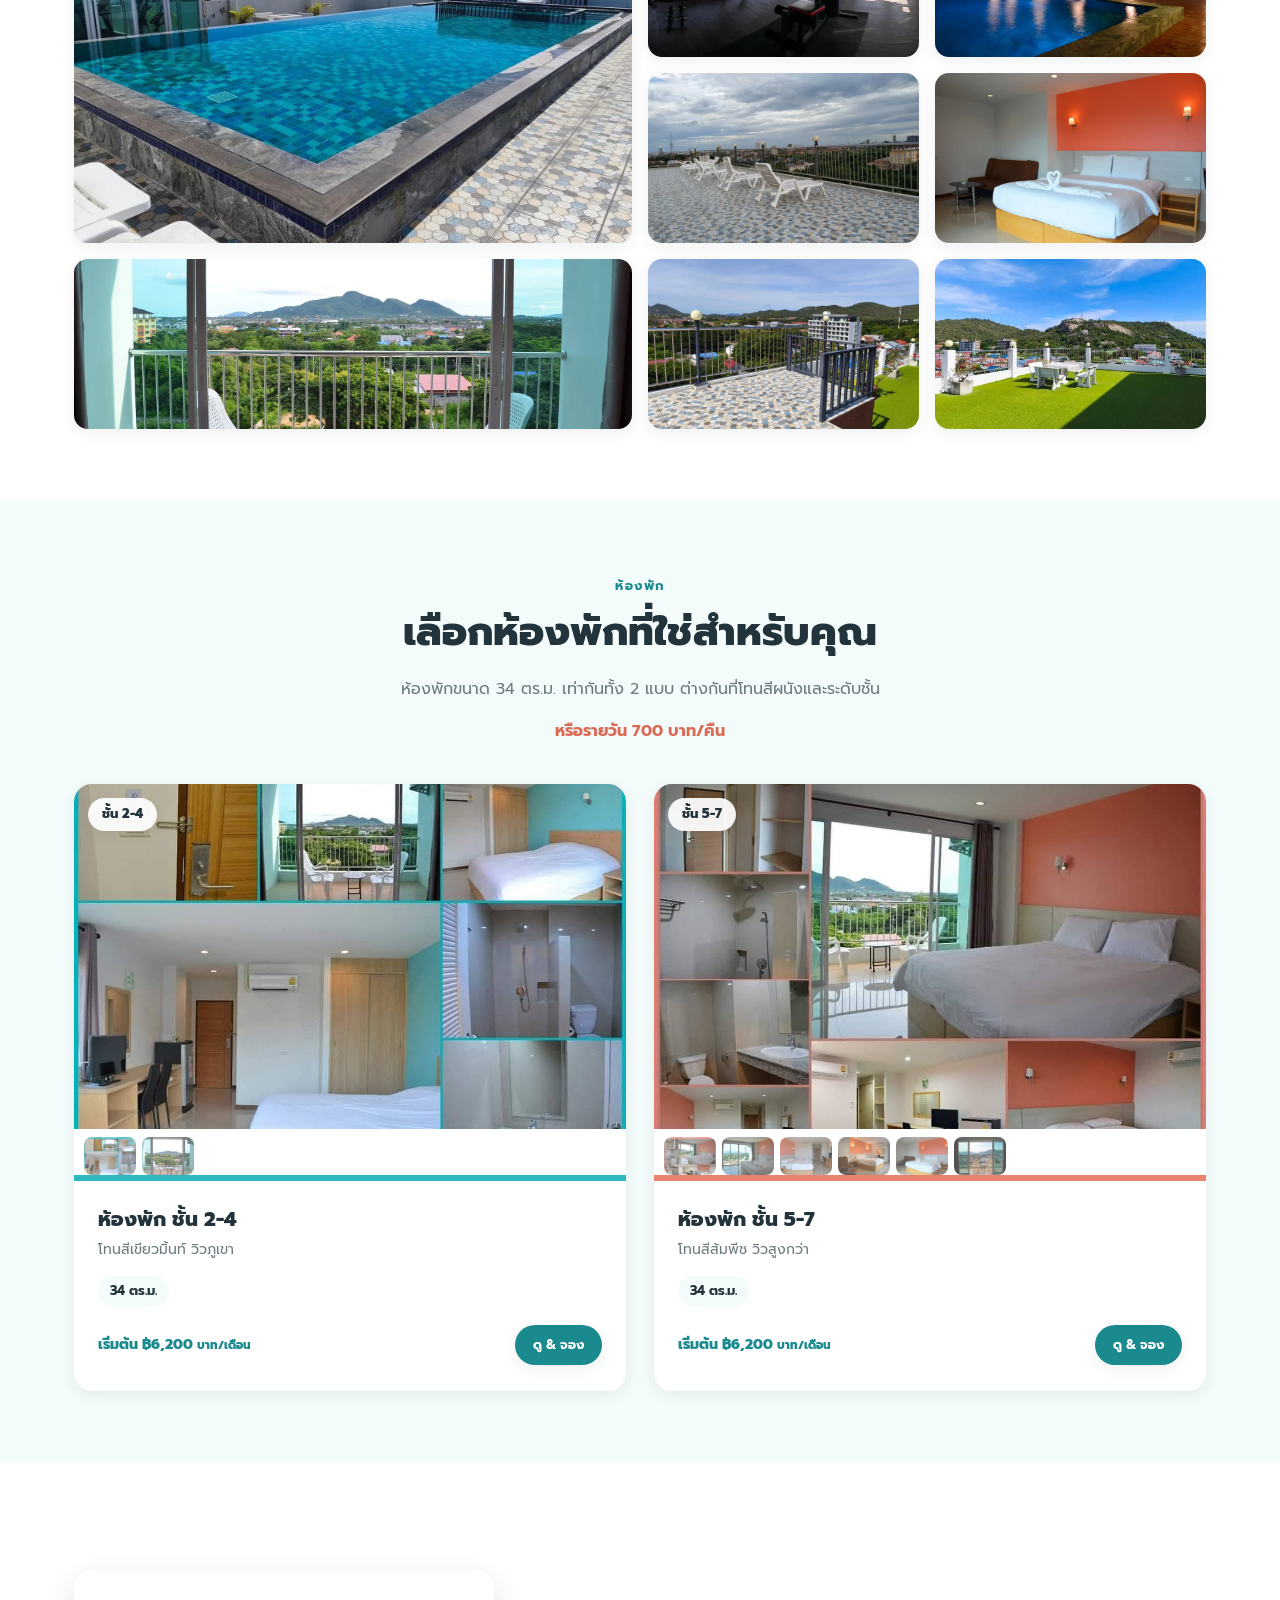
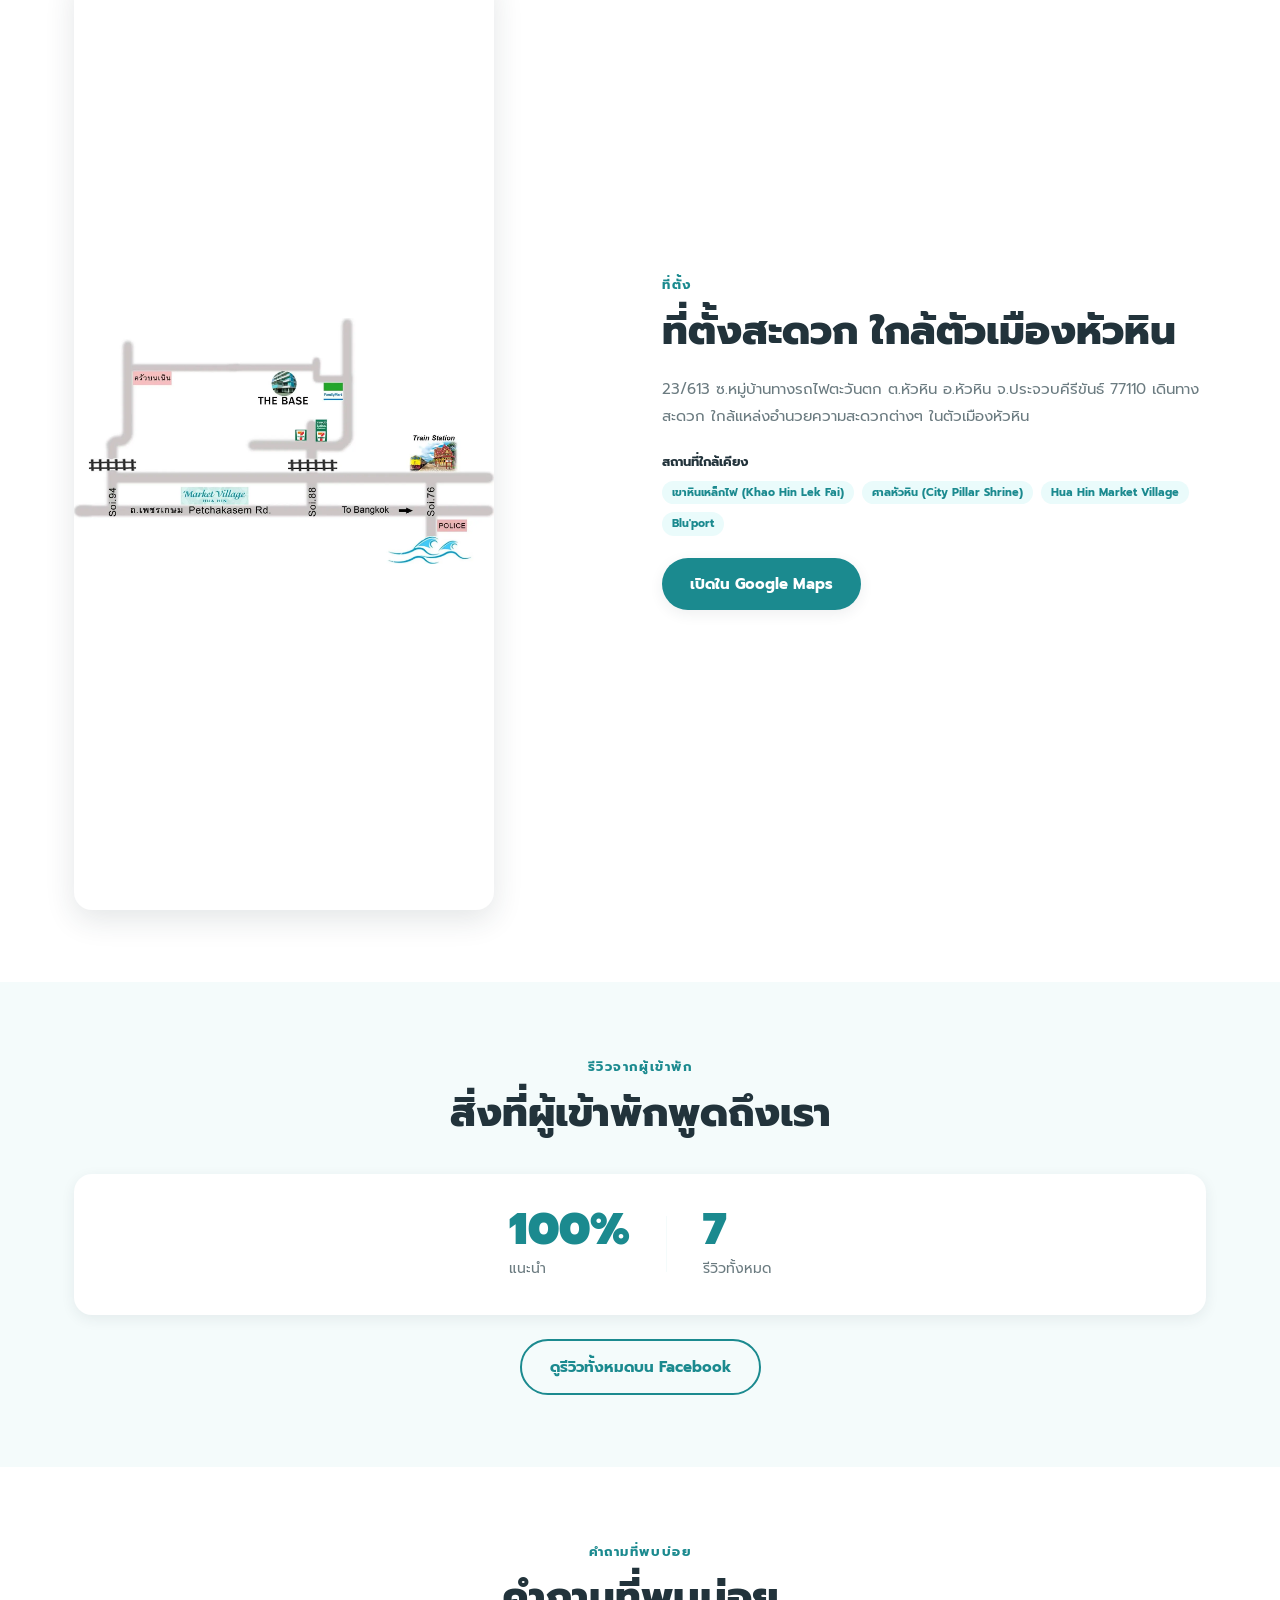
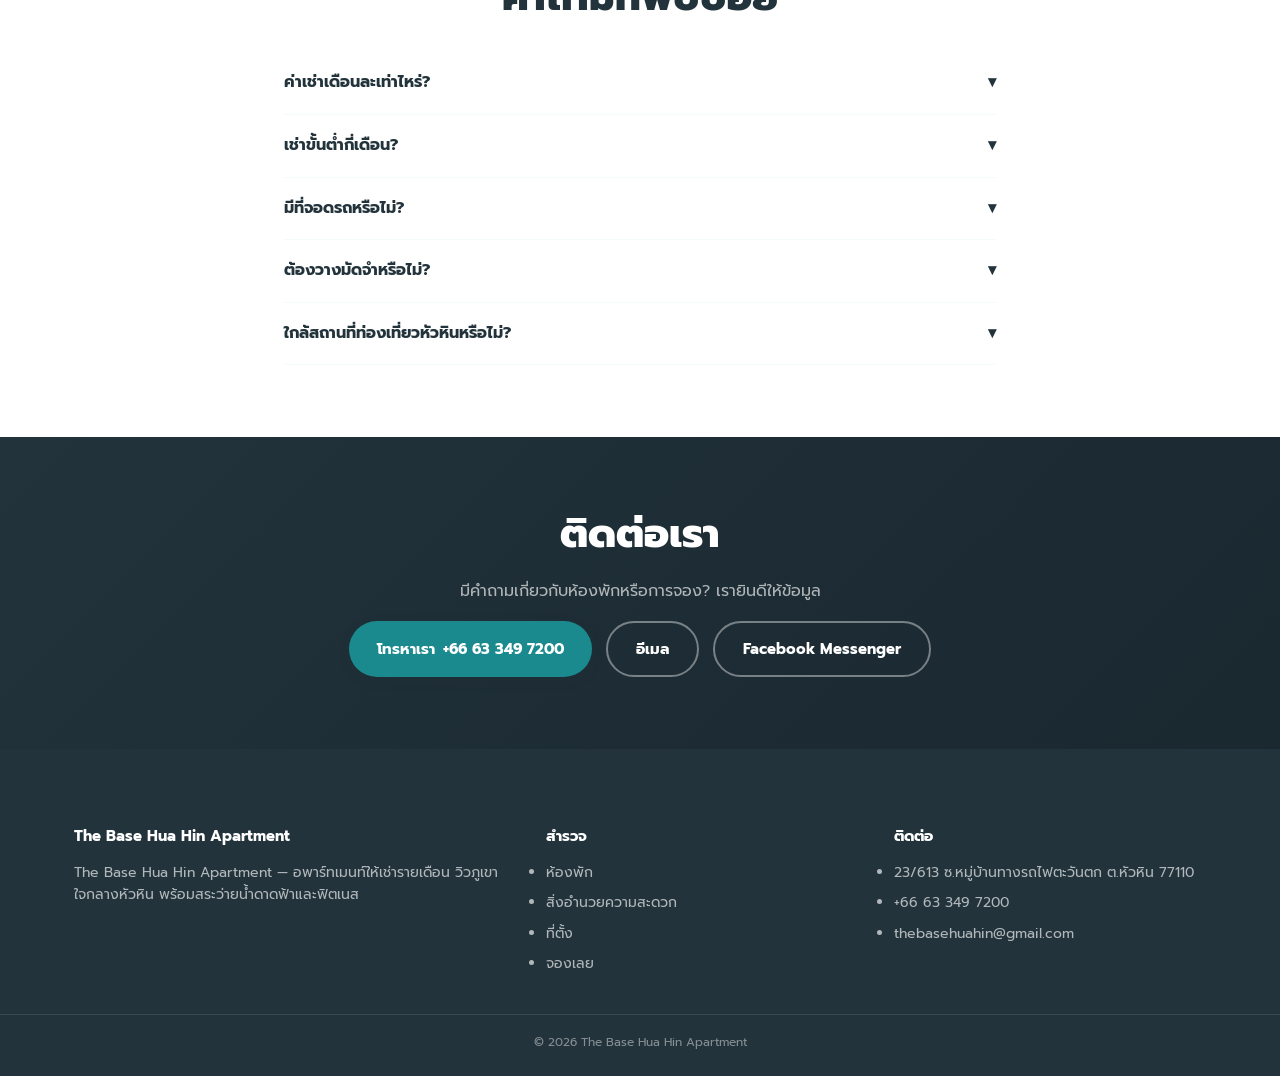
==== commit 512b395f: "Trim excess white margin from the location map image The source graphic had a large white border bak" ====
--- a/index.html
+++ b/index.html
@@ -125,7 +125,7 @@
 <section id="location">
   <div class="container">
     <div class="location-grid">
-      <img class="zoomable" src="Images/map.webp" alt="แผนที่ The Base Hua Hin Apartment" width="1600" height="959" loading="lazy">
+      <img class="zoomable" src="Images/map.webp" alt="แผนที่ The Base Hua Hin Apartment" width="1600" height="939" loading="lazy">
       <div class="location-info">
         <span class="eyebrow" data-i18n="location_eyebrow">ที่ตั้ง</span>
         <h2 class="section-title" data-i18n="location_title">ที่ตั้งสะดวก ใกล้ตัวเมืองหัวหิน</h2>
--- a/css/style.css
+++ b/css/style.css
@@ -119,7 +119,7 @@
 .stat .num{font-size:28px;font-weight:900;color:var(--ink);}
 .stat .label{font-size:13px;color:var(--muted);}
 .hero-img-wrap{position:relative;}
-.hero-img-wrap img{border-radius:24px;box-shadow:var(--shadow);}
+.hero-img-wrap img{border-radius:24px;box-shadow:var(--shadow);max-height:min(640px,70vh);width:auto;margin:0 auto;}
 
 /* ===== Info strip ===== */
 .info-strip{
@@ -136,8 +136,13 @@
 .feature-card p{font-size:14px;color:var(--muted);margin:0;}
 
 /* ===== Gallery strip ===== */
-.gallery-strip{display:grid;grid-template-columns:repeat(4,1fr);gap:16px;margin-top:36px;}
-.gallery-strip img{border-radius:14px;aspect-ratio:4/3;object-fit:cover;box-shadow:var(--shadow-sm);}
+/* Bento-style mosaic: a large hero tile + a wide tile + regular tiles, so
+   each photo keeps a size that suits its composition instead of every shot
+   being forced into the same crop. */
+.gallery-strip{display:grid;grid-template-columns:repeat(4,1fr);grid-auto-rows:170px;gap:16px;margin-top:36px;}
+.gallery-strip img{border-radius:14px;width:100%;height:100%;object-fit:cover;box-shadow:var(--shadow-sm);}
+.gallery-strip img:nth-child(1){grid-column:span 2;grid-row:span 2;}
+.gallery-strip img:nth-child(6){grid-column:span 2;}
 
 /* ===== Room cards ===== */
 .room-grid{display:grid;grid-template-columns:repeat(2,1fr);gap:28px;margin-top:40px;}
@@ -168,7 +173,12 @@
 
 /* ===== Location ===== */
 .location-grid{display:grid;grid-template-columns:1fr 1fr;gap:44px;align-items:center;margin-top:36px;}
-.location-grid img{border-radius:var(--radius);box-shadow:var(--shadow);}
+.location-grid img{
+  border-radius:var(--radius);box-shadow:var(--shadow);
+  width:420px;aspect-ratio:1600/939;object-fit:contain;background:#fff;
+  justify-self:start;align-self:start;transition:transform .25s ease;
+}
+.location-grid img:hover{transform:scale(1.06);}
 .location-info p{color:var(--muted);font-size:15px;margin-bottom:22px;line-height:1.8;}
 .location-info .addr{font-weight:700;color:var(--ink);}
 
@@ -257,7 +267,7 @@
 @media (max-width:980px){
   .hero-inner,.location-grid{grid-template-columns:1fr;}
   .features-grid{grid-template-columns:repeat(2,1fr);}
-  .gallery-strip{grid-template-columns:repeat(2,1fr);}
+  .gallery-strip{grid-template-columns:repeat(2,1fr);grid-auto-rows:140px;}
   .room-grid{grid-template-columns:1fr;}
   .footer-grid{grid-template-columns:1fr;}
   nav.main-nav{display:none;}
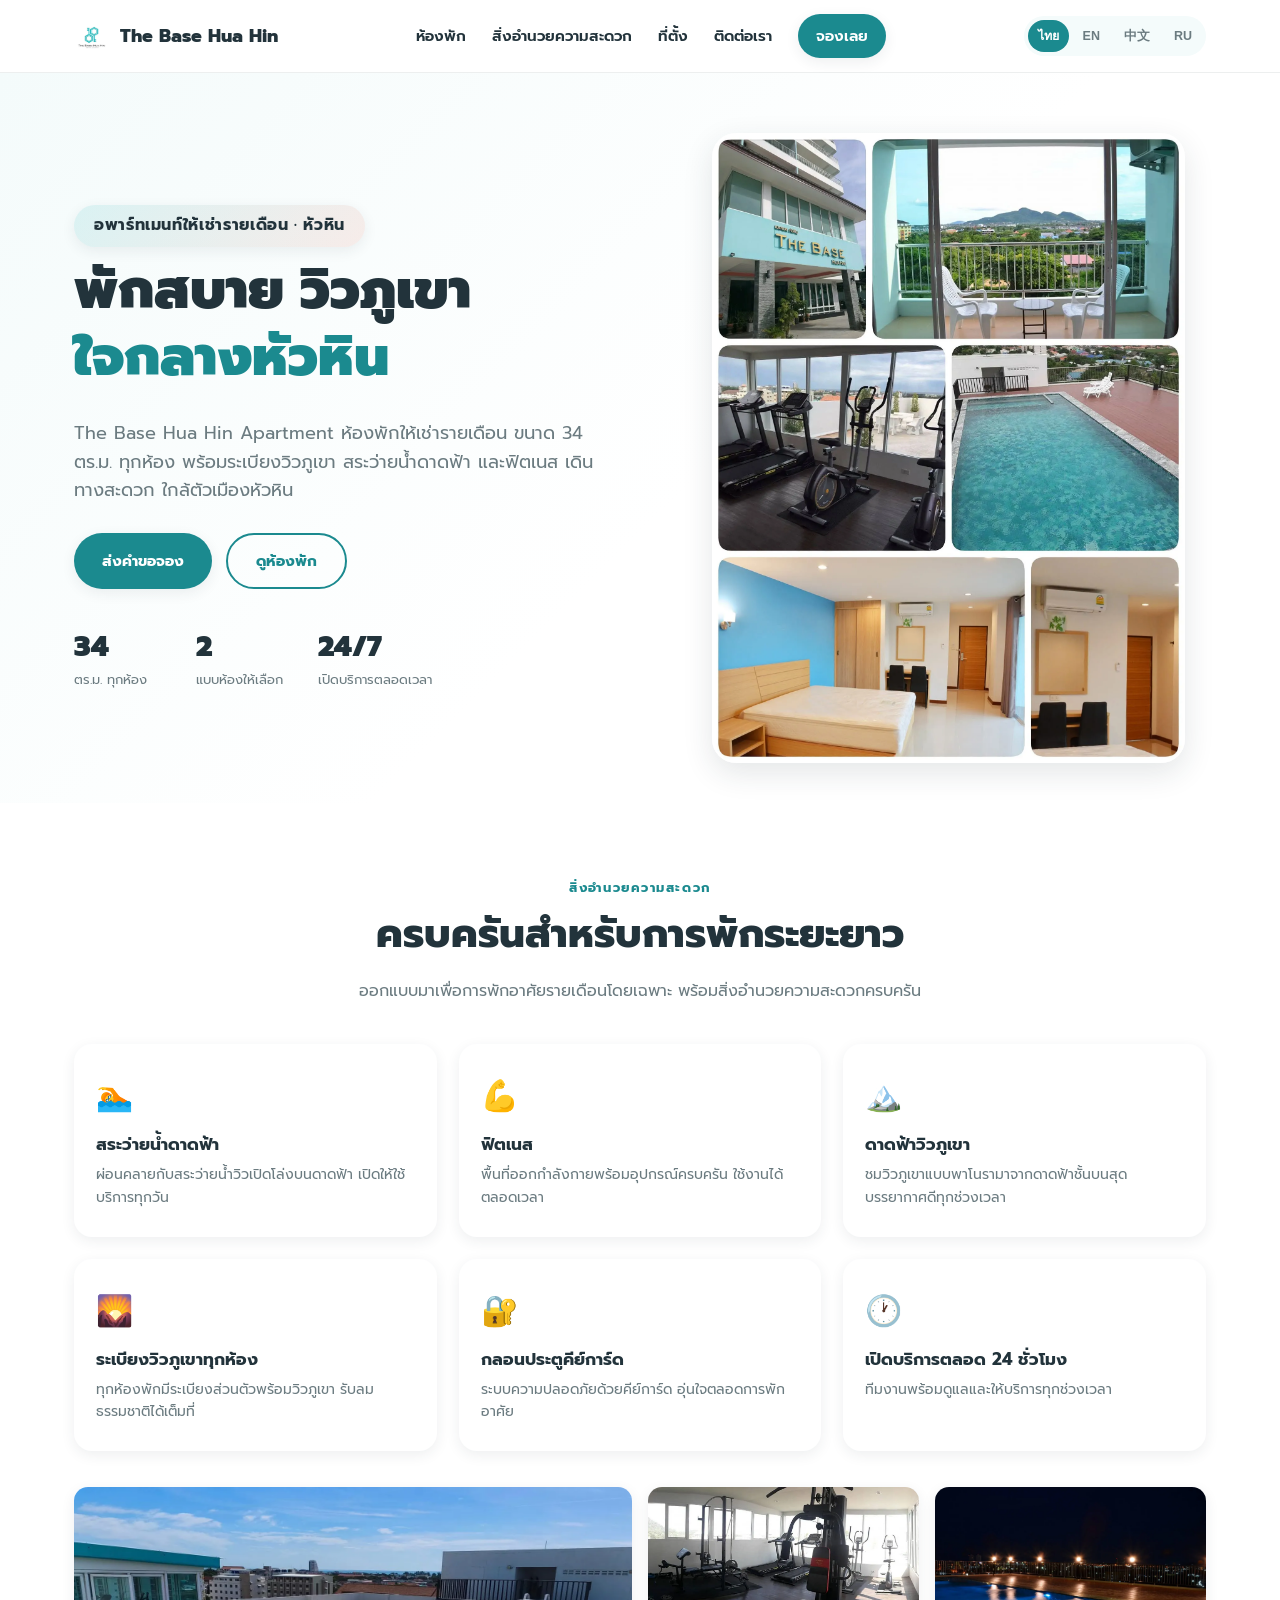
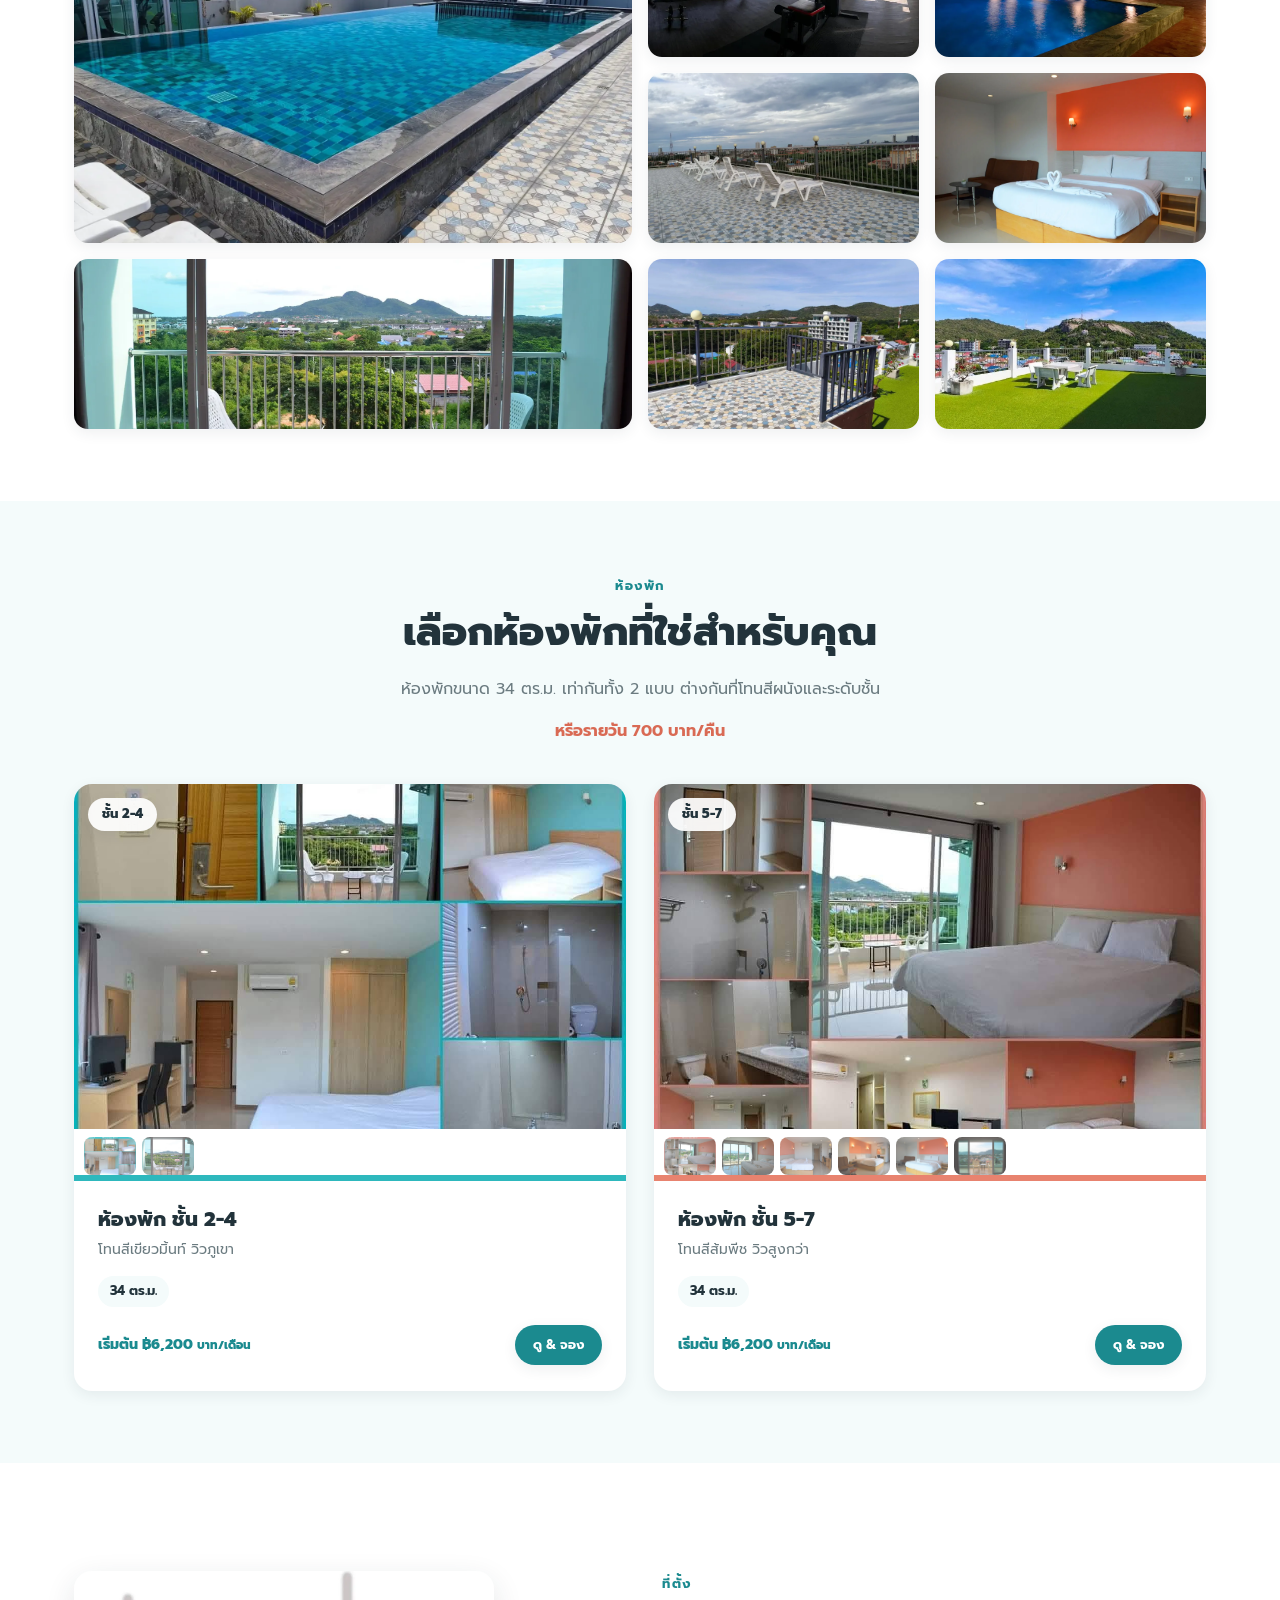
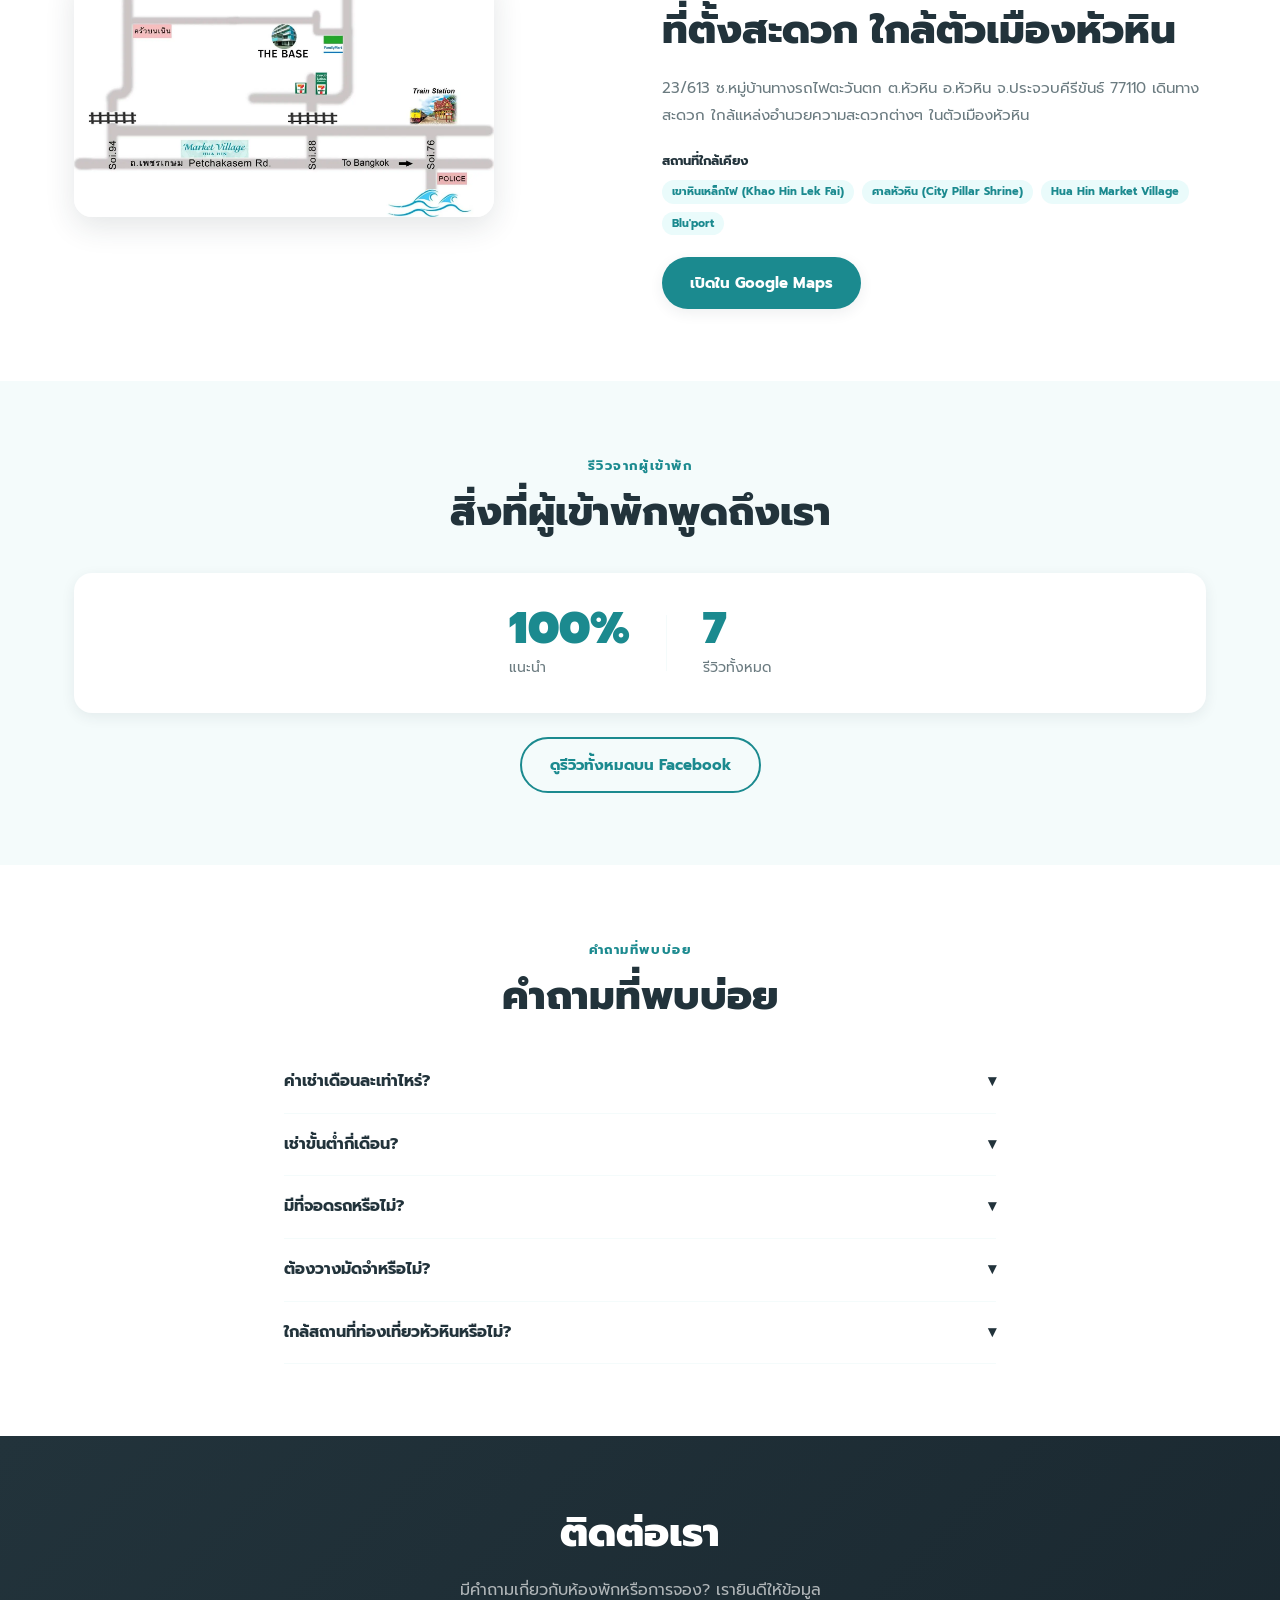
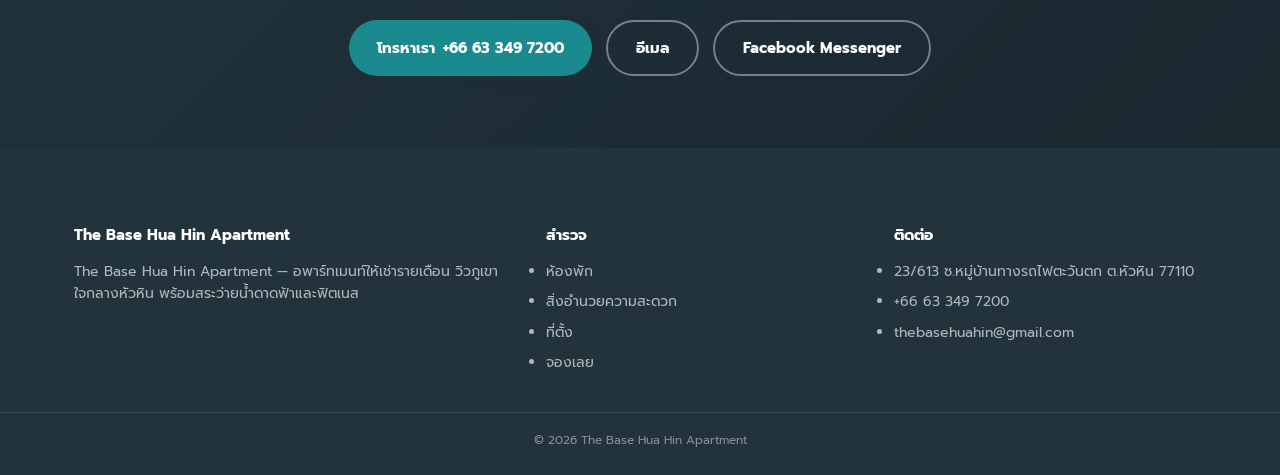
==== commit bd0c5ac5: "Wrap the location map in a fixed-size div instead of sizing the img directly CSS Grid's row auto-siz" ====
--- a/index.html
+++ b/index.html
@@ -125,7 +125,9 @@
 <section id="location">
   <div class="container">
     <div class="location-grid">
-      <img class="zoomable" src="Images/map.webp" alt="แผนที่ The Base Hua Hin Apartment" width="1600" height="939" loading="lazy">
+      <div class="location-map-wrap">
+        <img class="zoomable" src="Images/map.webp" alt="แผนที่ The Base Hua Hin Apartment" width="1600" height="939" loading="lazy">
+      </div>
       <div class="location-info">
         <span class="eyebrow" data-i18n="location_eyebrow">ที่ตั้ง</span>
         <h2 class="section-title" data-i18n="location_title">ที่ตั้งสะดวก ใกล้ตัวเมืองหัวหิน</h2>
--- a/css/style.css
+++ b/css/style.css
@@ -173,12 +173,12 @@
 
 /* ===== Location ===== */
 .location-grid{display:grid;grid-template-columns:1fr 1fr;gap:44px;align-items:center;margin-top:36px;}
-.location-grid img{
-  border-radius:var(--radius);box-shadow:var(--shadow);
-  width:420px;aspect-ratio:1600/939;object-fit:contain;background:#fff;
-  justify-self:start;align-self:start;transition:transform .25s ease;
-}
-.location-grid img:hover{transform:scale(1.06);}
+.location-map-wrap{
+  width:420px;height:246px;border-radius:var(--radius);box-shadow:var(--shadow);
+  background:#fff;overflow:hidden;justify-self:start;align-self:start;
+}
+.location-map-wrap img{width:100%;height:100%;object-fit:contain;transition:transform .25s ease;}
+.location-map-wrap:hover img{transform:scale(1.06);}
 .location-info p{color:var(--muted);font-size:15px;margin-bottom:22px;line-height:1.8;}
 .location-info .addr{font-weight:700;color:var(--ink);}
 
